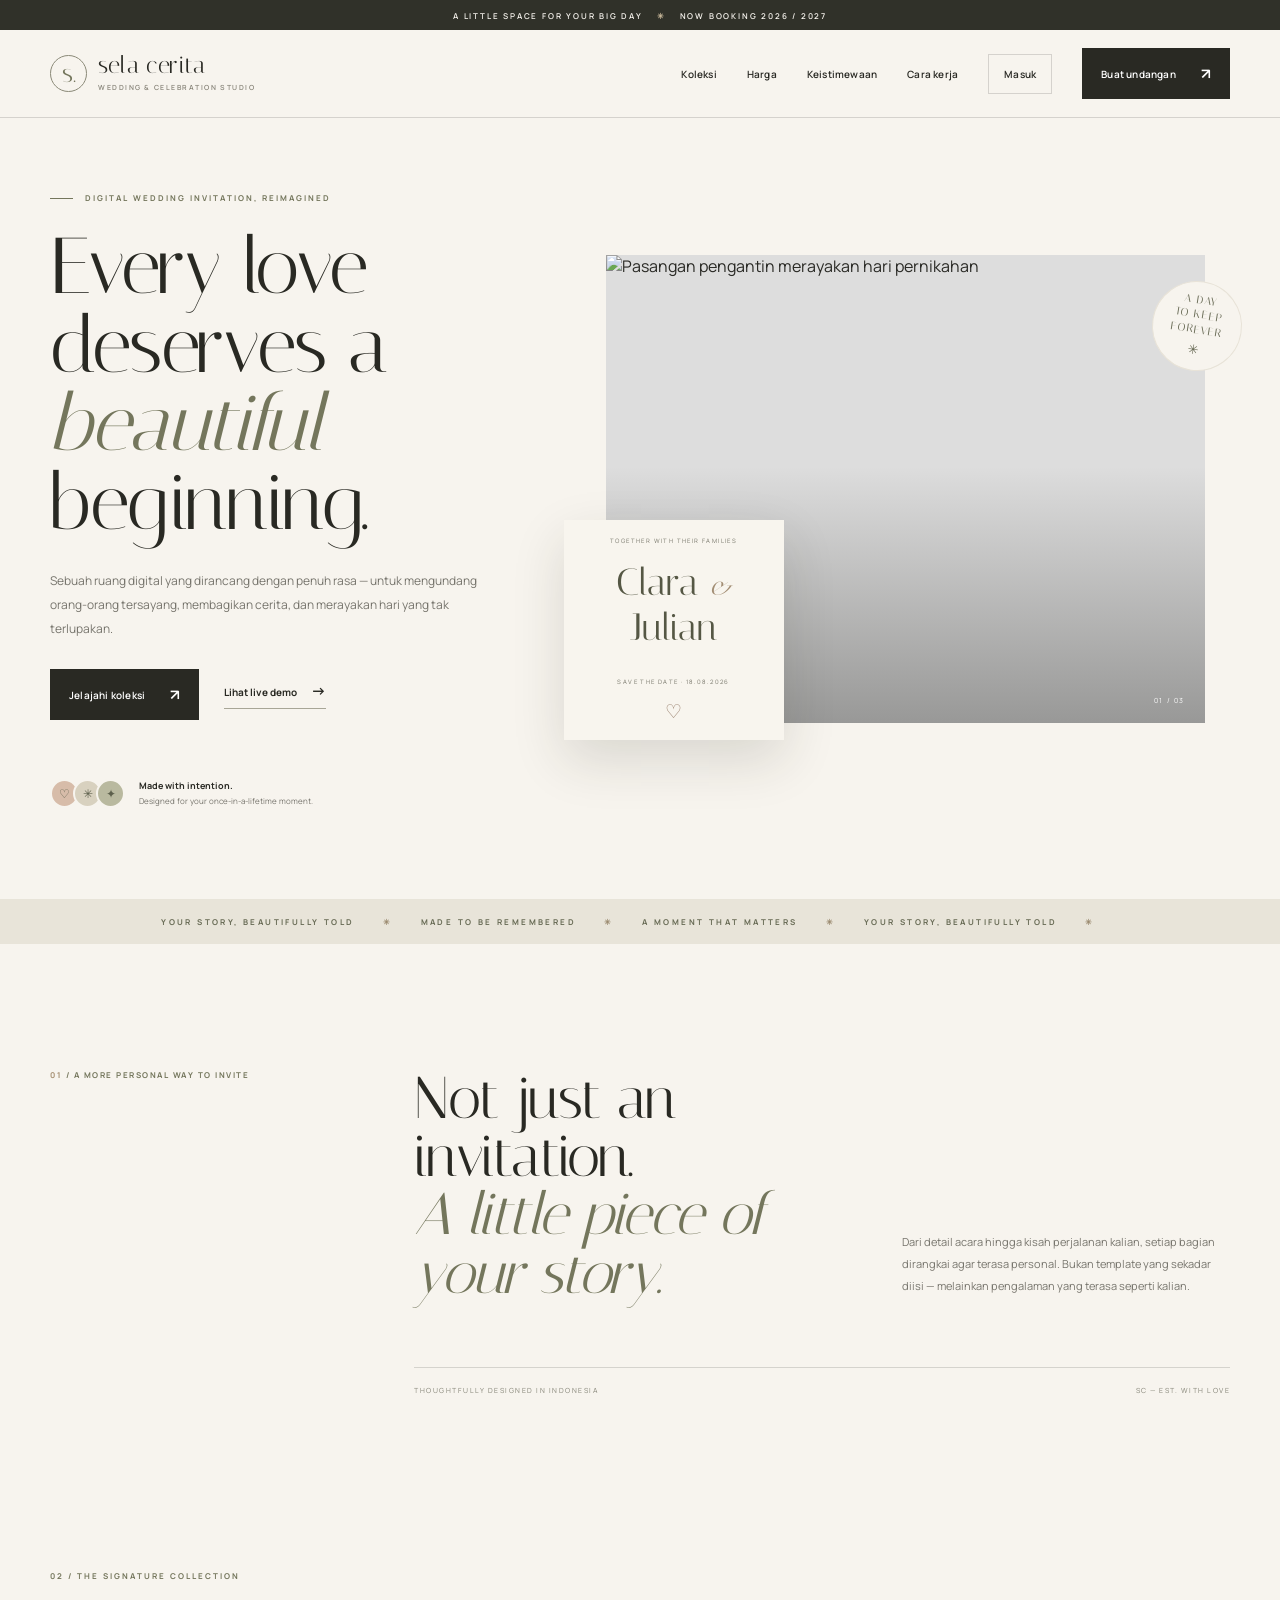
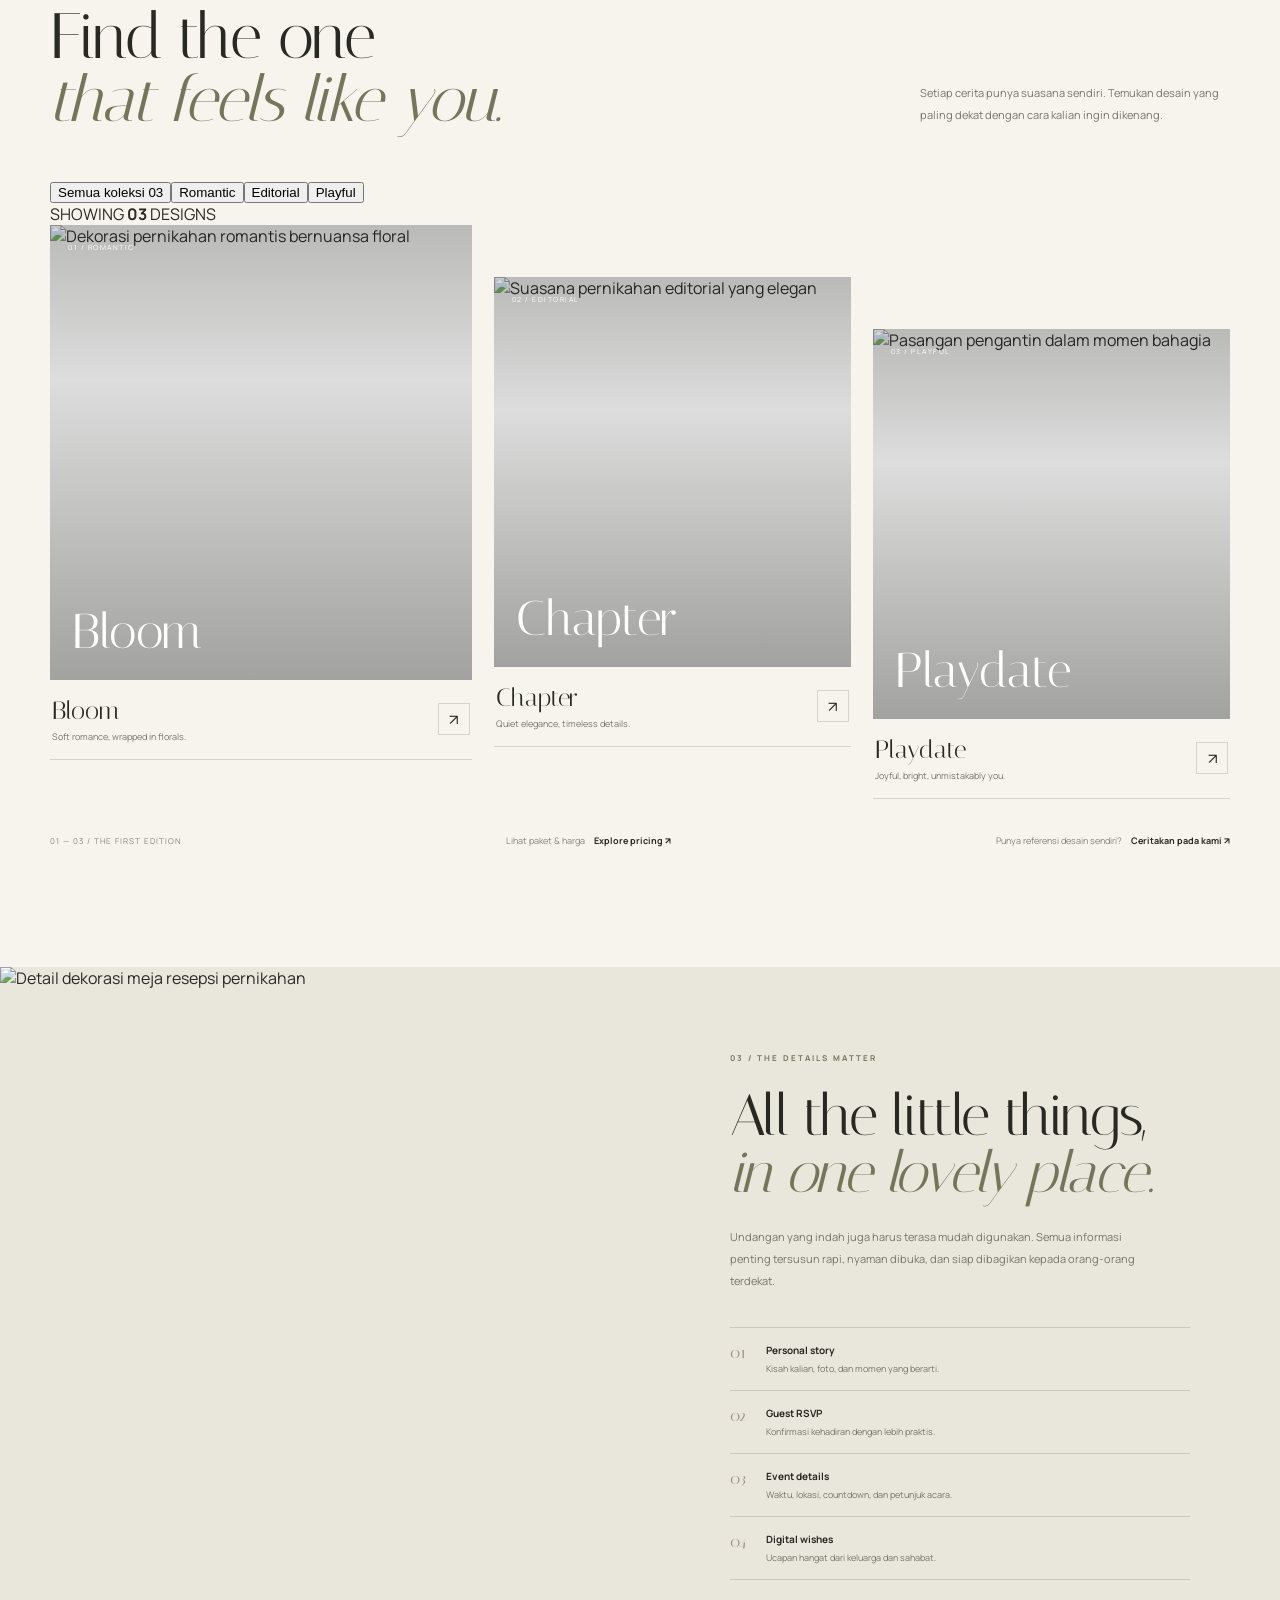
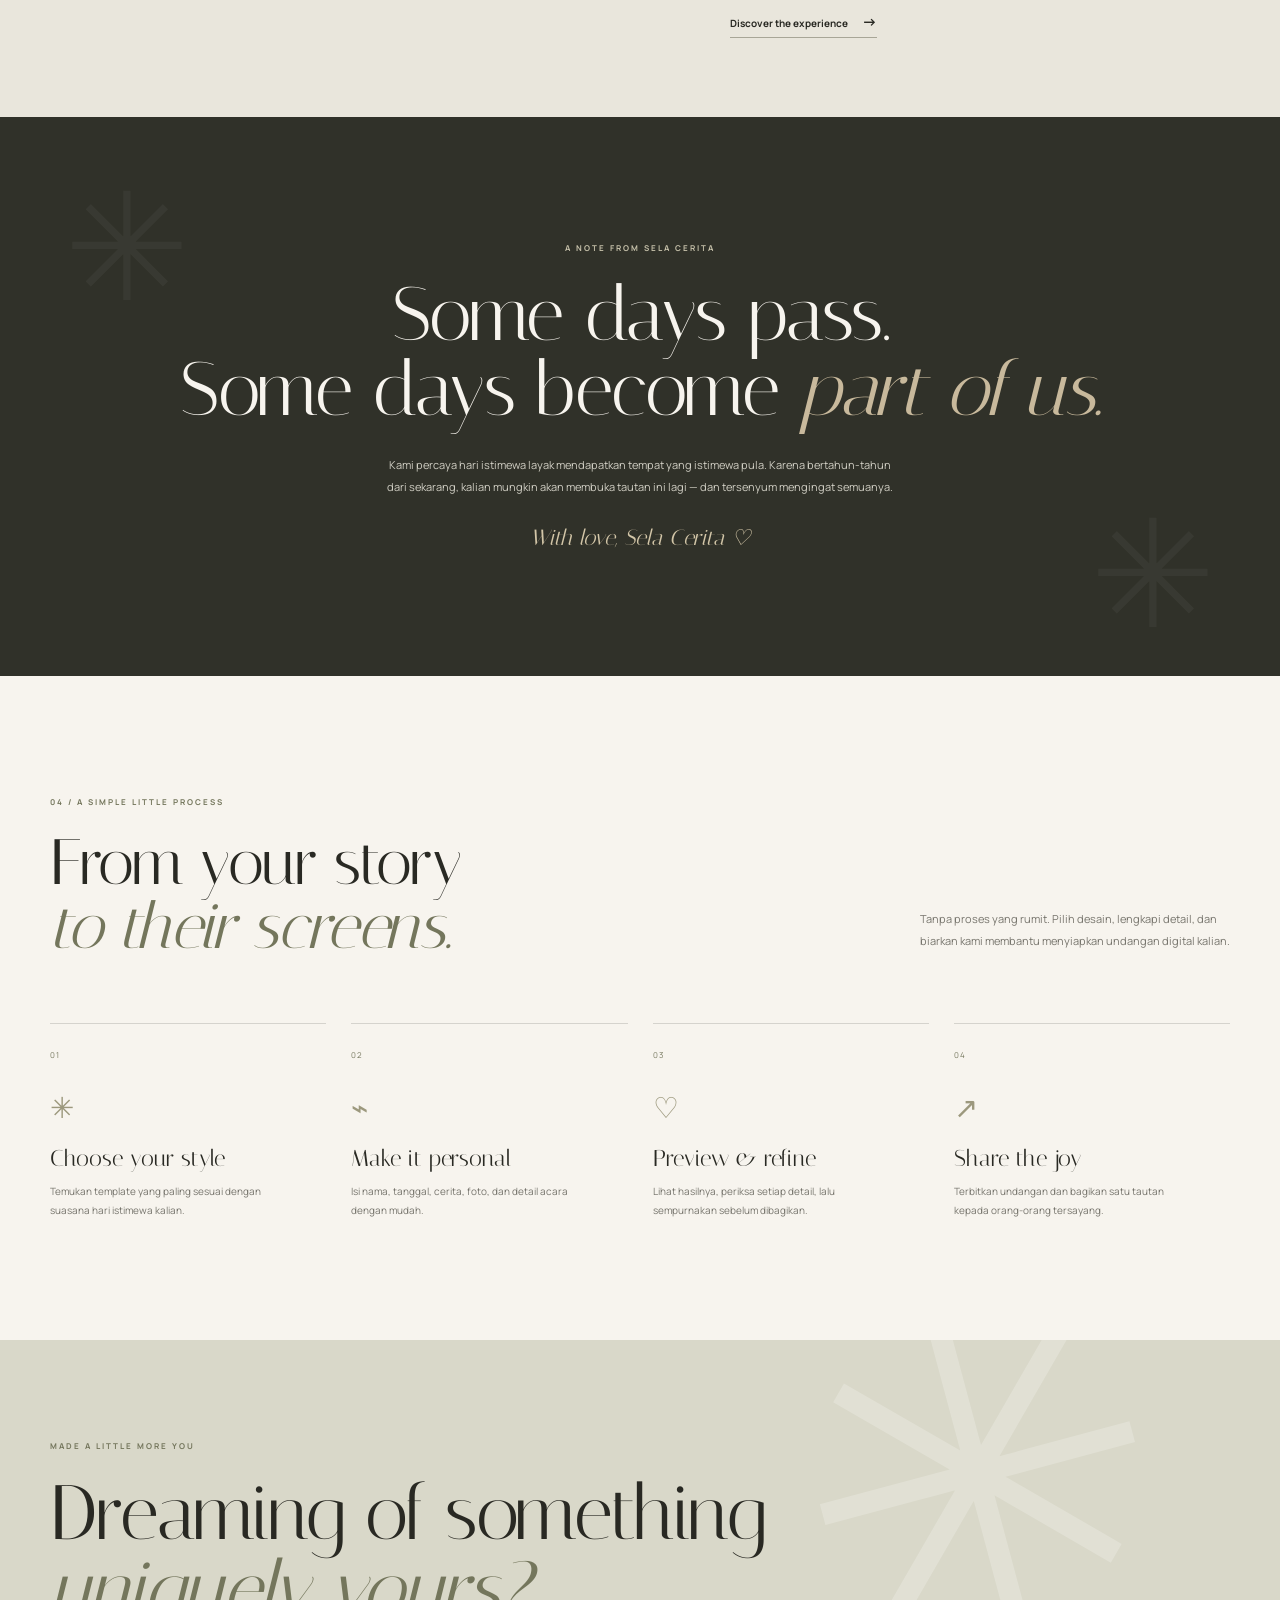
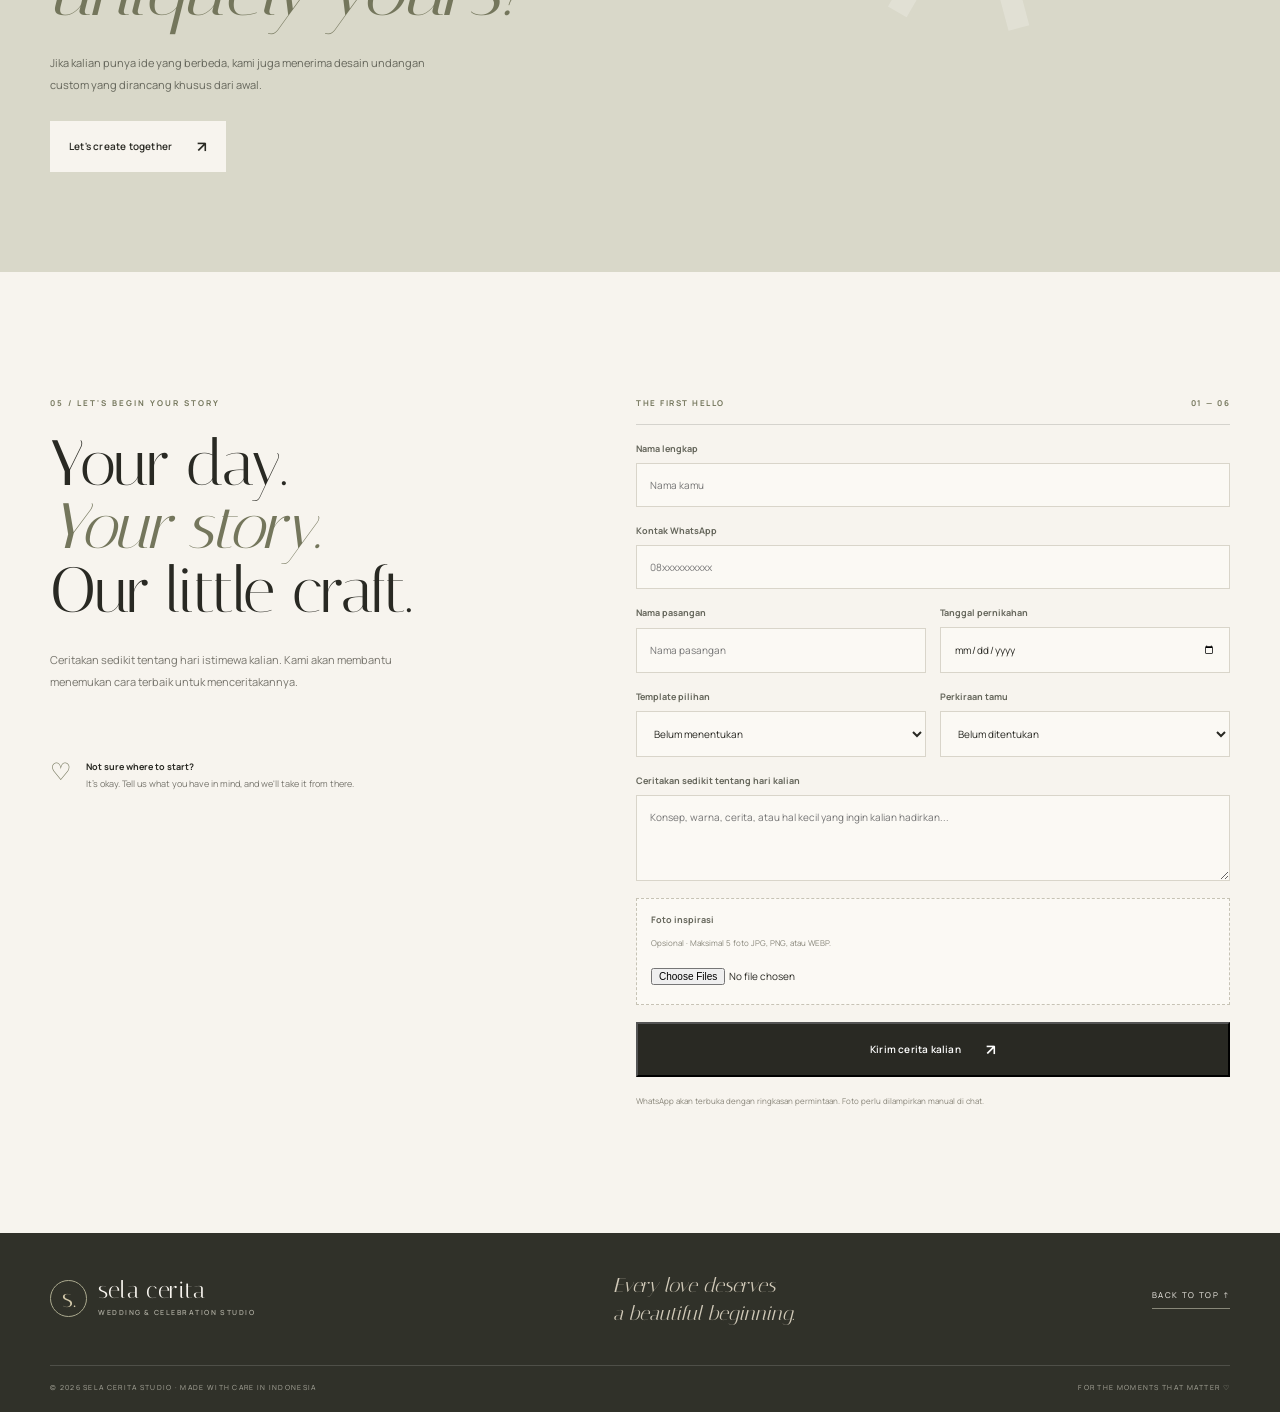
==== index.html @ b095f095 "Add interactive template catalog filters and pricing navigation" ====
<!doctype html>
<html lang="id">
<head>
  <meta charset="utf-8">
  <meta name="viewport" content="width=device-width, initial-scale=1">
  <meta name="theme-color" content="#f7f4ee">
  <meta name="description" content="Sela Cerita — undangan digital dengan sentuhan editorial, dirancang untuk merayakan kisah cinta yang paling berarti.">
  <title>Sela Cerita — A Story Worth Celebrating</title>
  <link rel="preconnect" href="https://fonts.googleapis.com">
  <link rel="preconnect" href="https://fonts.gstatic.com" crossorigin>
  <link href="https://fonts.googleapis.com/css2?family=DM+Sans:wght@400;500;600;700&family=Italiana&family=Manrope:wght@400;500;600;700&display=swap" rel="stylesheet">
  <link rel="stylesheet" href="styles.css">
</head>
<body>
  <div class="announcement">A LITTLE SPACE FOR YOUR BIG DAY <span>✳</span> NOW BOOKING 2026 / 2027</div>
  <header class="site-header">
    <a class="brand" href="#home" aria-label="Sela Cerita home"><span class="brand-mark">s.</span><span class="brand-name">sela cerita<small>WEDDING & CELEBRATION STUDIO</small></span></a>
    <button class="menu-toggle" aria-expanded="false" aria-label="Buka menu">☰</button>
    <nav class="nav-links">
      <a href="#koleksi">Koleksi</a><a href="pricing.html">Harga</a><a href="#keistimewaan">Keistimewaan</a><a href="#cara-kerja">Cara kerja</a>
      <a href="app/auth.html" class="nav-login">Masuk</a><a href="#pesan" class="nav-cta">Buat undangan <span>↗</span></a>
    </nav>
  </header>
  <main id="home">
    <section class="hero">
      <div class="hero-copy">
        <p class="eyebrow"><span></span> DIGITAL WEDDING INVITATION, REIMAGINED</p>
        <h1>Every love<br>deserves a <i>beautiful</i><br>beginning.</h1>
        <p class="hero-lead">Sebuah ruang digital yang dirancang dengan penuh rasa — untuk mengundang orang-orang tersayang, membagikan cerita, dan merayakan hari yang tak terlupakan.</p>
        <div class="hero-actions"><a class="button button-dark" href="#koleksi">Jelajahi koleksi <span>↗</span></a><a class="text-link" href="template.html?style=bloom">Lihat live demo <span>→</span></a></div>
        <div class="hero-proof"><div class="avatar-stack"><span>♡</span><span>✳</span><span>✦</span></div><p><strong>Made with intention.</strong><br>Designed for your once-in-a-lifetime moment.</p></div>
      </div>
      <div class="hero-visual">
        <div class="hero-image"><img src="https://images.unsplash.com/photo-1519741497674-611481863552?auto=format&fit=crop&w=1200&q=88" alt="Pasangan pengantin merayakan hari pernikahan"><div class="image-caption"><span>THE ART OF CELEBRATING LOVE</span><span>01 / 03</span></div></div>
        <div class="floating-invite"><span class="invite-kicker">TOGETHER WITH THEIR FAMILIES</span><strong>Clara <i>&</i> Julian</strong><span class="invite-rule"></span><span class="invite-date">SAVE THE DATE · 18.08.2026</span><span class="invite-heart">♡</span></div>
        <div class="hero-stamp">A DAY<br>TO KEEP<br>FOREVER <span>✳</span></div>
      </div>
    </section>

    <section class="marquee"><div>YOUR STORY, BEAUTIFULLY TOLD <span>✳</span> MADE TO BE REMEMBERED <span>✳</span> A MOMENT THAT MATTERS <span>✳</span> YOUR STORY, BEAUTIFULLY TOLD <span>✳</span></div></section>

    <section class="intro section-wrap" id="keistimewaan">
      <div class="intro-label"><span>01</span> / A MORE PERSONAL WAY TO INVITE</div>
      <div class="intro-content"><h2>Not just an invitation.<br><i>A little piece of your story.</i></h2><p>Dari detail acara hingga kisah perjalanan kalian, setiap bagian dirangkai agar terasa personal. Bukan template yang sekadar diisi — melainkan pengalaman yang terasa seperti kalian.</p></div>
      <div class="intro-bottom"><span>THOUGHTFULLY DESIGNED IN INDONESIA</span><span>SC — EST. WITH LOVE</span></div>
    </section>

    <section class="collection section-wrap" id="koleksi">
      <div class="section-top"><div><p class="eyebrow">02 / THE SIGNATURE COLLECTION</p><h2>Find the one<br><i>that feels like you.</i></h2></div><p>Setiap cerita punya suasana sendiri. Temukan desain yang paling dekat dengan cara kalian ingin dikenang.</p></div>
      <div class="catalog-toolbar"><div class="catalog-filters" role="group" aria-label="Filter koleksi"><button class="filter-chip active" type="button" data-filter="all">Semua koleksi <span>03</span></button><button class="filter-chip" type="button" data-filter="romantic">Romantic</button><button class="filter-chip" type="button" data-filter="editorial">Editorial</button><button class="filter-chip" type="button" data-filter="playful">Playful</button></div><span class="catalog-count">SHOWING <b id="catalog-count">03</b> DESIGNS</span></div><div class="collection-grid">
        <article class="collection-card card-featured" data-category="romantic"><a class="collection-image bloom-image" href="demos/bloom.html"><img src="https://images.unsplash.com/photo-1511285560929-80b456fea0bc?auto=format&fit=crop&w=1100&q=85" alt="Dekorasi pernikahan romantis bernuansa floral"><span class="card-index">01 / ROMANTIC</span><span class="view-demo">EXPLORE DESIGN ↗</span><span class="image-title">Bloom</span></a><div class="card-meta"><div><h3>Bloom</h3><p>Soft romance, wrapped in florals.</p></div><a href="demos/bloom.html" aria-label="Lihat demo Bloom">↗</a></div></article>
        <article class="collection-card" data-category="editorial"><a class="collection-image chapter-image" href="template.html?style=chapter"><img src="https://images.unsplash.com/photo-1519225421980-715cb0215aed?auto=format&fit=crop&w=900&q=85" alt="Suasana pernikahan editorial yang elegan"><span class="card-index">02 / EDITORIAL</span><span class="view-demo">EXPLORE DESIGN ↗</span><span class="image-title">Chapter</span></a><div class="card-meta"><div><h3>Chapter</h3><p>Quiet elegance, timeless details.</p></div><a href="demos/chapter.html" aria-label="Lihat demo Chapter">↗</a></div></article>
        <article class="collection-card" data-category="playful"><a class="collection-image playdate-image" href="template.html?style=playdate"><img src="https://images.unsplash.com/photo-1537633552985-df8429e8048b?auto=format&fit=crop&w=900&q=85" alt="Pasangan pengantin dalam momen bahagia"><span class="card-index">03 / PLAYFUL</span><span class="view-demo">EXPLORE DESIGN ↗</span><span class="image-title">Playdate</span></a><div class="card-meta"><div><h3>Playdate</h3><p>Joyful, bright, unmistakably you.</p></div><a href="demos/playdate.html" aria-label="Lihat demo Playdate">↗</a></div></article>
      </div>
      <div class="collection-foot"><span>01 — 03 / THE FIRST EDITION</span><a href="pricing.html">Lihat paket & harga <b>Explore pricing ↗</b></a><a href="#pesan">Punya referensi desain sendiri? <b>Ceritakan pada kami ↗</b></a></div>
    </section>

    <section class="feature-band">
      <div class="feature-photo"><img src="https://images.unsplash.com/photo-1523438885200-e635ba2c371e?auto=format&fit=crop&w=1200&q=85" alt="Detail dekorasi meja resepsi pernikahan"></div>
      <div class="feature-copy"><p class="eyebrow">03 / THE DETAILS MATTER</p><h2>All the little things,<br><i>in one lovely place.</i></h2><p>Undangan yang indah juga harus terasa mudah digunakan. Semua informasi penting tersusun rapi, nyaman dibuka, dan siap dibagikan kepada orang-orang terdekat.</p><div class="feature-list"><div><span>01</span><p><b>Personal story</b><small>Kisah kalian, foto, dan momen yang berarti.</small></p></div><div><span>02</span><p><b>Guest RSVP</b><small>Konfirmasi kehadiran dengan lebih praktis.</small></p></div><div><span>03</span><p><b>Event details</b><small>Waktu, lokasi, countdown, dan petunjuk acara.</small></p></div><div><span>04</span><p><b>Digital wishes</b><small>Ucapan hangat dari keluarga dan sahabat.</small></p></div></div><a class="text-link" href="#cara-kerja">Discover the experience <span>→</span></a></div>
    </section>

    <section class="manifesto"><p class="eyebrow">A NOTE FROM SELA CERITA</p><h2>Some days pass.<br>Some days become <i>part of us.</i></h2><p>Kami percaya hari istimewa layak mendapatkan tempat yang istimewa pula. Karena bertahun-tahun dari sekarang, kalian mungkin akan membuka tautan ini lagi — dan tersenyum mengingat semuanya.</p><span class="signature">With love, Sela Cerita ♡</span></section>

    <section class="process section-wrap" id="cara-kerja">
      <div class="section-top"><div><p class="eyebrow">04 / A SIMPLE LITTLE PROCESS</p><h2>From your story<br><i>to their screens.</i></h2></div><p>Tanpa proses yang rumit. Pilih desain, lengkapi detail, dan biarkan kami membantu menyiapkan undangan digital kalian.</p></div>
      <div class="steps"><article><span>01</span><div class="step-icon">✳</div><h3>Choose your style</h3><p>Temukan template yang paling sesuai dengan suasana hari istimewa kalian.</p></article><article><span>02</span><div class="step-icon">⌁</div><h3>Make it personal</h3><p>Isi nama, tanggal, cerita, foto, dan detail acara dengan mudah.</p></article><article><span>03</span><div class="step-icon">♡</div><h3>Preview & refine</h3><p>Lihat hasilnya, periksa setiap detail, lalu sempurnakan sebelum dibagikan.</p></article><article><span>04</span><div class="step-icon">↗</div><h3>Share the joy</h3><p>Terbitkan undangan dan bagikan satu tautan kepada orang-orang tersayang.</p></article></div>
    </section>

    <section class="custom-cta"><div class="custom-inner"><p class="eyebrow">MADE A LITTLE MORE YOU</p><h2>Dreaming of something<br><i>uniquely yours?</i></h2><p>Jika kalian punya ide yang berbeda, kami juga menerima desain undangan custom yang dirancang khusus dari awal.</p><a class="button button-light" href="#pesan">Let's create together <span>↗</span></a></div><div class="custom-flower">✳</div></section>

    <section class="order section-wrap" id="pesan"><div class="order-intro"><p class="eyebrow">05 / LET'S BEGIN YOUR STORY</p><h2>Your day.<br><i>Your story.</i><br>Our little craft.</h2><p>Ceritakan sedikit tentang hari istimewa kalian. Kami akan membantu menemukan cara terbaik untuk menceritakannya.</p><div class="order-note"><span>♡</span><p><b>Not sure where to start?</b><br>It's okay. Tell us what you have in mind, and we'll take it from there.</p></div></div>
      <form id="order-form"><div class="form-heading"><span>THE FIRST HELLO</span><span>01 — 06</span></div><label>Nama lengkap<input name="name" required placeholder="Nama kamu"></label><label>Kontak WhatsApp<input name="contact" required placeholder="08xxxxxxxxxx"></label><div class="form-row"><label>Nama pasangan<input name="partner" placeholder="Nama pasangan"></label><label>Tanggal pernikahan<input name="event_date" type="date"></label></div><div class="form-row"><label>Template pilihan<select name="template"><option>Belum menentukan</option><option>Bloom</option><option>Chapter</option><option>Playdate</option><option>Custom design</option></select></label><label>Perkiraan tamu<select name="guest_count"><option>Belum ditentukan</option><option>Di bawah 100</option><option>100–300</option><option>300–500</option><option>Lebih dari 500</option></select></label></div><label>Ceritakan sedikit tentang hari kalian<textarea name="details" rows="4" placeholder="Konsep, warna, cerita, atau hal kecil yang ingin kalian hadirkan..."></textarea></label><label class="upload-field">Foto inspirasi <span class="upload-help">Opsional · Maksimal 5 foto JPG, PNG, atau WEBP.</span><input id="order-photos" name="photos" type="file" accept="image/jpeg,image/png,image/webp" multiple></label><div class="upload-preview" id="upload-preview" aria-live="polite"></div><button class="button button-dark submit-button" type="submit">Kirim cerita kalian <span>↗</span></button><p class="form-note" id="form-status">WhatsApp akan terbuka dengan ringkasan permintaan. Foto perlu dilampirkan manual di chat.</p></form>
    </section>
  </main>
  <footer><div class="footer-main section-wrap"><a class="brand footer-brand" href="#home"><span class="brand-mark">s.</span><span class="brand-name">sela cerita<small>WEDDING & CELEBRATION STUDIO</small></span></a><p>Every love deserves<br>a beautiful beginning.</p><a href="#home" class="back-top">BACK TO TOP ↑</a></div><div class="footer-bottom section-wrap"><span>© <span id="year"></span> SELA CERITA STUDIO · MADE WITH CARE IN INDONESIA</span><span>FOR THE MOMENTS THAT MATTER ♡</span></div></footer>
  <script src="script.js"></script>
</body>
</html>
---- styles.css ----
@import url('https://fonts.googleapis.com/css2?family=DM+Sans:wght@400;500;600;700&family=Italiana&family=Manrope:wght@400;500;600;700&display=swap');
:root{--paper:#f7f4ee;--cream:#eee8dc;--ink:#292923;--muted:#77756d;--olive:#74765c;--line:rgba(41,41,35,.16);--serif:'Italiana',Georgia,serif;--sans:'Manrope','DM Sans',sans-serif}
*{box-sizing:border-box}html{scroll-behavior:smooth;scroll-padding-top:90px}body{margin:0;background:var(--paper);color:var(--ink);font-family:var(--sans);-webkit-font-smoothing:antialiased}a{color:inherit;text-decoration:none}img{display:block;width:100%;height:100%;object-fit:cover}.section-wrap{width:min(1180px,calc(100% - 64px));margin-inline:auto}.announcement{height:30px;display:flex;align-items:center;justify-content:center;gap:14px;background:#303129;color:#f7f4ee;font-size:8px;letter-spacing:1.8px;font-weight:600}.announcement span{color:#c9b99b}.site-header{height:88px;padding:0 max(32px,calc((100vw - 1180px)/2));display:flex;align-items:center;justify-content:space-between;position:sticky;top:0;z-index:20;background:rgba(247,244,238,.94);backdrop-filter:blur(18px);border-bottom:1px solid var(--line)}.brand{display:flex;align-items:center;gap:11px}.brand-mark{width:37px;height:37px;border:1px solid #8a8977;border-radius:50%;display:grid;place-items:center;font:26px var(--serif);color:var(--olive)}.brand-name{font:24px var(--serif);letter-spacing:.2px;line-height:.9}.brand-name small{display:block;font:600 7px var(--sans);letter-spacing:1.55px;margin-top:7px;color:#888579}.nav-links{display:flex;align-items:center;gap:30px;font-size:10px;font-weight:600;letter-spacing:.2px}.nav-links>a:not(.nav-login):not(.nav-cta){transition:color .2s}.nav-links>a:hover{color:var(--olive)}.nav-login{padding:12px 15px;border:1px solid var(--line)}.nav-cta,.button{display:inline-flex;align-items:center;justify-content:center;gap:25px;background:var(--ink);color:white;padding:15px 19px;font:600 10px var(--sans);letter-spacing:.2px;transition:transform .25s,background .25s}.nav-cta span,.button span{font-size:15px}.nav-cta:hover,.button:hover{background:var(--olive);transform:translateY(-2px)}.menu-toggle{display:none}
.hero{min-height:660px;padding:74px max(32px,calc((100vw - 1180px)/2)) 90px;display:grid;grid-template-columns:.88fr 1.12fr;gap:65px;align-items:center}.eyebrow{font-size:8px;letter-spacing:2px;font-weight:700;color:var(--olive);margin:0 0 24px}.eyebrow span{display:inline-block;width:23px;height:1px;background:var(--olive);vertical-align:middle;margin-right:8px}.hero h1,.section-top h2,.intro h2,.feature-copy h2,.manifesto h2,.custom-inner h2,.order h2{font:400 clamp(58px,6.2vw,83px)/.99 var(--serif);letter-spacing:-1.4px;margin:0}.hero h1 i,.section-top h2 i,.intro h2 i,.feature-copy h2 i,.manifesto h2 i,.custom-inner h2 i,.order h2 i{color:var(--olive);font-weight:400}.hero-lead{max-width:430px;color:var(--muted);font-size:12px;line-height:2;margin:28px 0}.hero-actions{display:flex;align-items:center;gap:25px;flex-wrap:wrap}.button-dark{min-height:49px}.text-link{font-size:10px;font-weight:700;border-bottom:1px solid #a8a697;padding-bottom:7px}.text-link span{font-size:15px;margin-left:12px}.hero-proof{display:flex;align-items:center;gap:14px;margin-top:58px}.avatar-stack{display:flex}.avatar-stack span{width:29px;height:29px;border-radius:50%;border:2px solid var(--paper);display:grid;place-items:center;margin-left:-6px;background:#d8d1bf;color:#5d604c;font-size:12px}.avatar-stack span:first-child{margin-left:0;background:#d7bca9}.avatar-stack span:last-child{background:#b9b99f}.hero-proof p{font-size:8px;line-height:1.8;color:var(--muted);margin:0}.hero-proof strong{color:var(--ink);font-size:9px}.hero-visual{height:490px;position:relative;padding:0 25px 22px 0}.hero-image{height:100%;position:relative;overflow:hidden;background:#ddd}.hero-image img{filter:saturate(.72);object-position:center 45%}.hero-image:after{content:"";position:absolute;inset:45% 0 0;background:linear-gradient(transparent,rgba(20,20,17,.34))}.image-caption{position:absolute;z-index:1;bottom:18px;left:20px;right:20px;display:flex;justify-content:space-between;color:#fff;font-size:7px;letter-spacing:1.6px}.floating-invite{position:absolute;z-index:2;left:-42px;bottom:5px;width:220px;height:220px;background:#f8f5ee;box-shadow:0 20px 50px #28271f24;display:flex;flex-direction:column;align-items:center;justify-content:center;text-align:center;padding:20px}.invite-kicker,.invite-date{font-size:6px;letter-spacing:1.4px;color:#77766a}.floating-invite strong{font:38px var(--serif);margin:15px 0;color:#555744}.floating-invite strong i{font-size:24px;color:#a28d73}.invite-rule{width:35px;height:1px;background:#aaa58e;margin:0 0 13px}.invite-heart{font-size:19px;color:#9a826f;margin-top:12px}.hero-stamp{position:absolute;right:-12px;top:26px;width:90px;height:90px;border:1px solid #e8e3d8;border-radius:50%;background:#f7f4ee;display:grid;place-content:center;text-align:center;font:11px/1.35 var(--serif);letter-spacing:1px;transform:rotate(9deg);color:#686a55}.hero-stamp span{font-size:13px;margin-top:4px}
.marquee{overflow:hidden;background:#e8e4d9;padding:17px 0;white-space:nowrap}.marquee div{text-align:center;font-size:8px;font-weight:700;letter-spacing:2.4px;color:#686b55}.marquee span{margin:0 24px;color:#9a896e}
.intro{padding-block:125px 100px;display:grid;grid-template-columns:.55fr 1.45fr;column-gap:55px}.intro-label{font-size:8px;letter-spacing:1.5px;font-weight:700;color:var(--olive)}.intro-label span{color:#a58e70}.intro-content{display:grid;grid-template-columns:1.15fr .85fr;gap:45px;align-items:end}.intro h2{font-size:clamp(43px,4.6vw,61px)}.intro-content>p{font-size:11px;line-height:2;color:var(--muted);margin:0 0 5px}.intro-bottom{grid-column:2;display:flex;justify-content:space-between;border-top:1px solid var(--line);padding-top:18px;margin-top:65px;font-size:7px;letter-spacing:1.5px;color:#858477}
.collection{padding-block:75px 120px}.section-top{display:flex;align-items:end;justify-content:space-between;gap:60px;margin-bottom:48px}.section-top h2{font-size:clamp(48px,5vw,67px)}.section-top>p{max-width:310px;font-size:11px;line-height:2;color:var(--muted);margin:0 0 6px}.collection-grid{display:grid;grid-template-columns:1.18fr 1fr 1fr;gap:22px;align-items:start}.collection-card:nth-child(2){margin-top:52px}.collection-card:nth-child(3){margin-top:104px}.collection-image{height:390px;display:block;position:relative;overflow:hidden;background:#ddd}.collection-card:first-child .collection-image{height:455px}.collection-image img{transition:transform .8s cubic-bezier(.2,.7,.2,1);filter:saturate(.68)}.collection-image:hover img{transform:scale(1.045)}.collection-image:after{content:"";position:absolute;inset:0;background:linear-gradient(180deg,rgba(25,25,20,.18),transparent 34%,rgba(25,25,20,.3))}.card-index,.view-demo,.image-title{position:absolute;z-index:1;color:#fff}.card-index{top:18px;left:18px;font-size:7px;letter-spacing:1.5px}.view-demo{right:17px;top:18px;font-size:7px;letter-spacing:1.2px;opacity:0;transition:opacity .25s}.collection-image:hover .view-demo{opacity:1}.image-title{left:22px;bottom:20px;font:49px var(--serif)}.card-meta{display:flex;align-items:center;justify-content:space-between;padding:16px 2px;border-bottom:1px solid var(--line)}.card-meta h3{font:25px var(--serif);margin:0 0 5px}.card-meta p{font-size:9px;color:var(--muted);margin:0}.card-meta>a{width:32px;height:32px;border:1px solid var(--line);display:grid;place-items:center;font-size:15px}.collection-foot{display:flex;justify-content:space-between;align-items:center;margin-top:35px;font-size:8px;letter-spacing:1px;color:#858477}.collection-foot a{letter-spacing:0;font-size:9px}.collection-foot b{color:var(--ink);margin-left:7px}
.feature-band{display:grid;grid-template-columns:1fr 1fr;background:#e9e6dc}.feature-photo{min-height:650px}.feature-photo img{filter:saturate(.65)}.feature-copy{padding:85px clamp(42px,7vw,105px);align-self:center}.feature-copy h2{font-size:clamp(45px,4.5vw,62px)}.feature-copy>p:not(.eyebrow){font-size:11px;line-height:2;color:var(--muted);max-width:430px;margin:25px 0 35px}.feature-list{border-top:1px solid var(--line);margin-bottom:30px}.feature-list>div{display:flex;gap:20px;padding:15px 0;border-bottom:1px solid var(--line)}.feature-list>div>span{font:16px var(--serif);color:#99947e}.feature-list p{margin:0;display:grid;gap:5px}.feature-list b{font-size:10px}.feature-list small{font-size:9px;color:var(--muted)}
.manifesto{padding:125px 24px;text-align:center;background:#303129;color:#f7f4ee;position:relative;overflow:hidden}.manifesto:before,.manifesto:after{content:"✳";position:absolute;font:150px var(--serif);color:#ffffff0b}.manifesto:before{left:5%;top:8%}.manifesto:after{right:5%;bottom:2%}.manifesto .eyebrow{color:#c6c1aa}.manifesto h2{font-size:clamp(49px,6vw,76px)}.manifesto h2 i{color:#c8b99c}.manifesto>p:not(.eyebrow){max-width:520px;margin:27px auto;color:#d1cfc4;font-size:11px;line-height:2}.signature{font:italic 22px var(--serif);color:#d3c6a8}
.process{padding-block:120px}.process .section-top{margin-bottom:65px}.steps{display:grid;grid-template-columns:repeat(4,1fr);gap:25px}.steps article{border-top:1px solid var(--line);padding-top:17px;position:relative}.steps article>span{font-size:8px;letter-spacing:1px;color:var(--olive)}.step-icon{font:29px var(--serif);color:#9c987d;margin:28px 0 20px}.steps h3{font:23px var(--serif);margin:0 0 10px}.steps p{font-size:10px;line-height:1.9;color:var(--muted);margin:0;max-width:230px}
.custom-cta{background:#d9d8c9;position:relative;overflow:hidden;padding:100px 32px}.custom-inner{width:min(1180px,100%);margin:auto;position:relative;z-index:1}.custom-inner h2{font-size:clamp(53px,6vw,77px)}.custom-inner h2 i{color:#74765c}.custom-inner>p:not(.eyebrow){max-width:390px;color:#65665b;font-size:11px;line-height:2;margin:25px 0}.button-light{background:#f7f4ee;color:var(--ink)}.custom-flower{position:absolute;right:9%;top:-115px;font:440px var(--serif);color:#ffffff35;transform:rotate(-15deg)}
.order{display:grid;grid-template-columns:.9fr 1.1fr;gap:100px;padding-block:125px}.order h2{font-size:clamp(52px,5vw,68px)}.order-intro>p:not(.eyebrow){max-width:350px;font-size:11px;line-height:2;color:var(--muted);margin:27px 0}.order-note{display:flex;gap:14px;align-items:start;margin-top:65px;max-width:320px}.order-note>span{font:24px var(--serif);color:var(--olive)}.order-note p{font-size:9px;line-height:1.9;color:var(--muted);margin:0}.order-note b{color:var(--ink)}
.order form{display:grid;gap:17px}.form-heading{display:flex;justify-content:space-between;padding-bottom:16px;border-bottom:1px solid var(--line);font-size:8px;letter-spacing:1.5px;color:var(--olive);font-weight:700}.order label{display:grid;gap:8px;font-size:9px;font-weight:700;color:#65665b}.order input,.order select,.order textarea{width:100%;padding:14px 13px;border:1px solid #d9d5ca;background:#fbf9f4;font:10px var(--sans);color:var(--ink);outline:none;border-radius:0;transition:border-color .2s,box-shadow .2s}.order input:focus,.order select:focus,.order textarea:focus{border-color:#85866c;box-shadow:0 0 0 3px #85866c18}.form-row{display:grid;grid-template-columns:1fr 1fr;gap:14px}.upload-field{padding:14px;border:1px dashed #c7c3b5;background:#fbf9f4}.upload-help{display:block;font-size:8px;font-weight:400;color:#89877b;margin-top:3px}.upload-field input{margin-top:7px;border:0;background:transparent;padding:5px 0}.upload-preview{display:grid;grid-template-columns:repeat(5,minmax(0,1fr));gap:8px}.upload-preview:empty{display:none}.upload-thumb img{aspect-ratio:1;object-fit:cover}.upload-thumb span{display:block;font-size:8px;color:#77756d;overflow-wrap:anywhere;margin-top:4px}.submit-button{width:100%;min-height:50px}.form-note{font-size:8px;line-height:1.7;color:#888579;margin:0}
footer{background:#303129;color:#f7f4ee;padding:38px 0 20px}.footer-main{display:flex;align-items:center;justify-content:space-between;padding-bottom:38px}.footer-brand .brand-mark{border-color:#aaa98e;color:#d2c8aa}.footer-brand .brand-name small{color:#aaa99d}.footer-main>p{font:italic 20px/1.4 var(--serif);color:#d0c9b8;margin:0}.back-top{font-size:8px;letter-spacing:1.4px;border-bottom:1px solid #888879;padding-bottom:8px}.footer-bottom{border-top:1px solid #ffffff25;padding-top:17px;display:flex;justify-content:space-between;gap:20px;font-size:7px;letter-spacing:1.3px;color:#aaa99d}
@media(max-width:900px){.hero{gap:35px}.hero h1{font-size:62px}.hero-visual{height:420px}.intro{grid-template-columns:1fr;gap:28px}.intro-content{grid-template-columns:1fr .8fr}.intro-bottom{grid-column:1;margin-top:40px}.feature-copy{padding:65px 42px}.collection-image{height:330px}.collection-card:first-child .collection-image{height:390px}.order{gap:55px}}
@media(max-width:700px){.section-wrap{width:calc(100% - 40px)}.announcement{font-size:7px;letter-spacing:1.1px}.site-header{height:72px;padding:0 20px}.brand-name{font-size:22px}.menu-toggle{display:block;border:0;background:none;font-size:22px;color:var(--ink)}.nav-links{display:none;position:absolute;top:72px;left:0;right:0;padding:22px 20px 26px;background:var(--paper);border-bottom:1px solid var(--line);box-shadow:0 18px 30px #29292312;flex-direction:column;align-items:stretch;gap:19px}.nav-links.open{display:flex}.nav-links a{padding:7px 0}.nav-links .nav-login,.nav-links .nav-cta{text-align:center;padding:14px}.hero{padding:58px 20px 55px;grid-template-columns:1fr;gap:32px;min-height:0}.hero h1{font-size:clamp(54px,13vw,73px)}.hero-lead{font-size:11px;margin:22px 0}.hero-proof{margin-top:35px}.hero-visual{height:370px;margin-left:18px;padding:0 12px 15px 0}.floating-invite{width:170px;height:170px;left:-18px;bottom:0;padding:13px}.floating-invite strong{font-size:30px;margin:10px 0}.hero-stamp{width:75px;height:75px;font-size:9px;right:-4px;top:12px}.marquee{padding:14px 0}.marquee div{font-size:7px;letter-spacing:1.6px}.intro{padding-block:78px 65px}.intro-content{grid-template-columns:1fr;gap:20px}.intro h2{font-size:clamp(43px,10vw,56px)}.intro-content>p{max-width:440px}.intro-bottom{margin-top:30px;font-size:6px}.collection{padding-block:60px 80px}.section-top{display:block;margin-bottom:32px}.section-top h2{font-size:clamp(47px,11vw,61px)}.section-top>p{margin-top:18px}.collection-grid{grid-template-columns:1fr;gap:30px}.collection-card:nth-child(2),.collection-card:nth-child(3){margin-top:0}.collection-image,.collection-card:first-child .collection-image{height:430px}.collection-card:nth-child(2) .collection-image,.collection-card:nth-child(3) .collection-image{height:380px}.view-demo{opacity:1}.collection-foot{align-items:flex-start;flex-direction:column;gap:13px;font-size:7px}.feature-band{grid-template-columns:1fr}.feature-photo{min-height:340px;height:340px}.feature-copy{padding:65px 24px 75px}.feature-copy h2{font-size:48px}.manifesto{padding:88px 22px}.manifesto h2{font-size:clamp(45px,11vw,60px)}.manifesto:before{left:-50px;top:0}.manifesto:after{right:-50px}.process{padding-block:80px}.process .section-top{margin-bottom:45px}.steps{grid-template-columns:1fr 1fr;gap:34px 20px}.steps h3{font-size:20px}.custom-cta{padding:78px 22px}.custom-inner h2{font-size:clamp(48px,11vw,65px)}.custom-flower{font-size:270px;right:-40px;top:-55px}.order{grid-template-columns:1fr;gap:42px;padding-block:82px}.order h2{font-size:58px}.order-note{margin-top:35px}.footer-main{align-items:flex-start;gap:25px;flex-wrap:wrap}.footer-main>p{font-size:17px}.footer-bottom{flex-direction:column;gap:9px;font-size:6px}}
@media(max-width:420px){.section-wrap{width:calc(100% - 34px)}.hero{padding-inline:17px}.hero h1{font-size:52px}.hero-visual{height:320px}.collection-image,.collection-card:first-child .collection-image{height:370px}.collection-card:nth-child(2) .collection-image,.collection-card:nth-child(3) .collection-image{height:340px}.form-row{grid-template-columns:1fr}.upload-preview{grid-template-columns:repeat(3,minmax(0,1fr))}.footer-main{display:grid;grid-template-columns:1fr 1fr}.footer-main .back-top{grid-column:1/-1;width:max-content}}
@media(prefers-reduced-motion:reduce){*,*::before,*::after{scroll-behavior:auto!important;transition-duration:.01ms!important}}
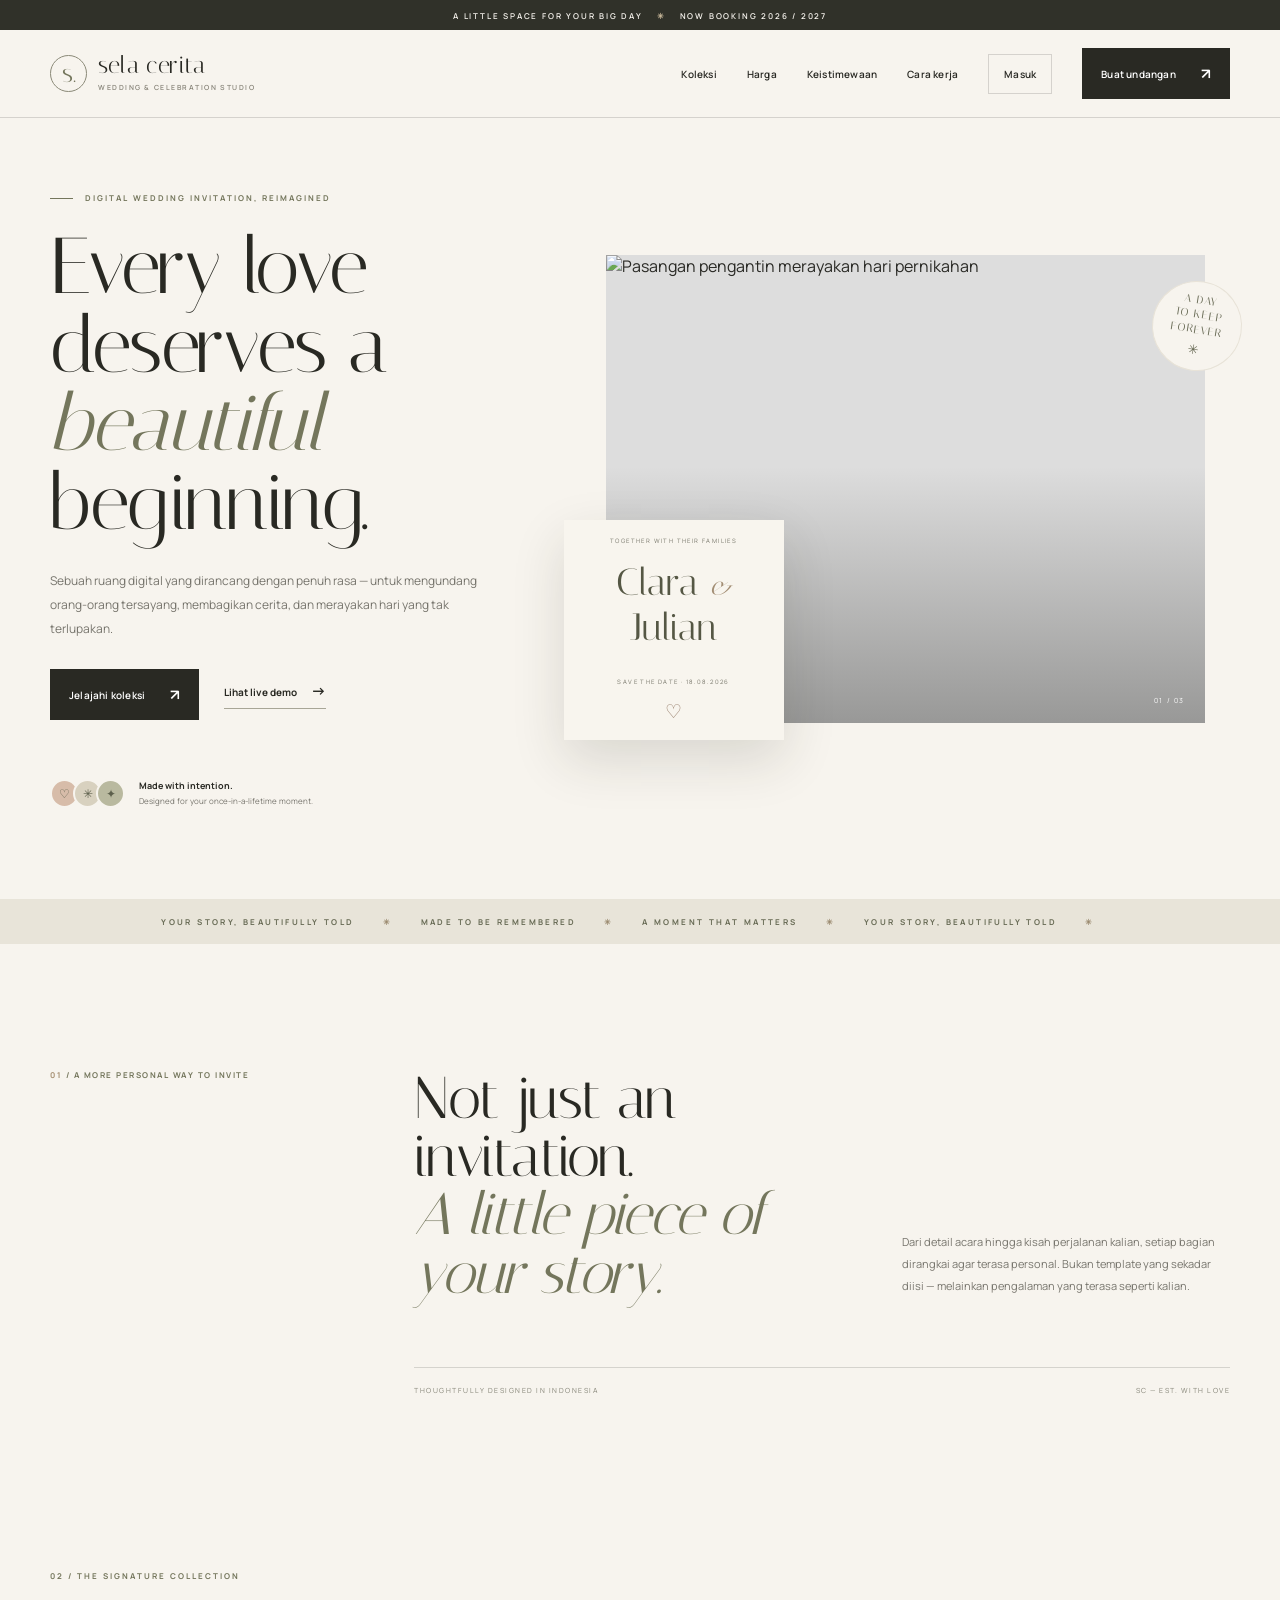
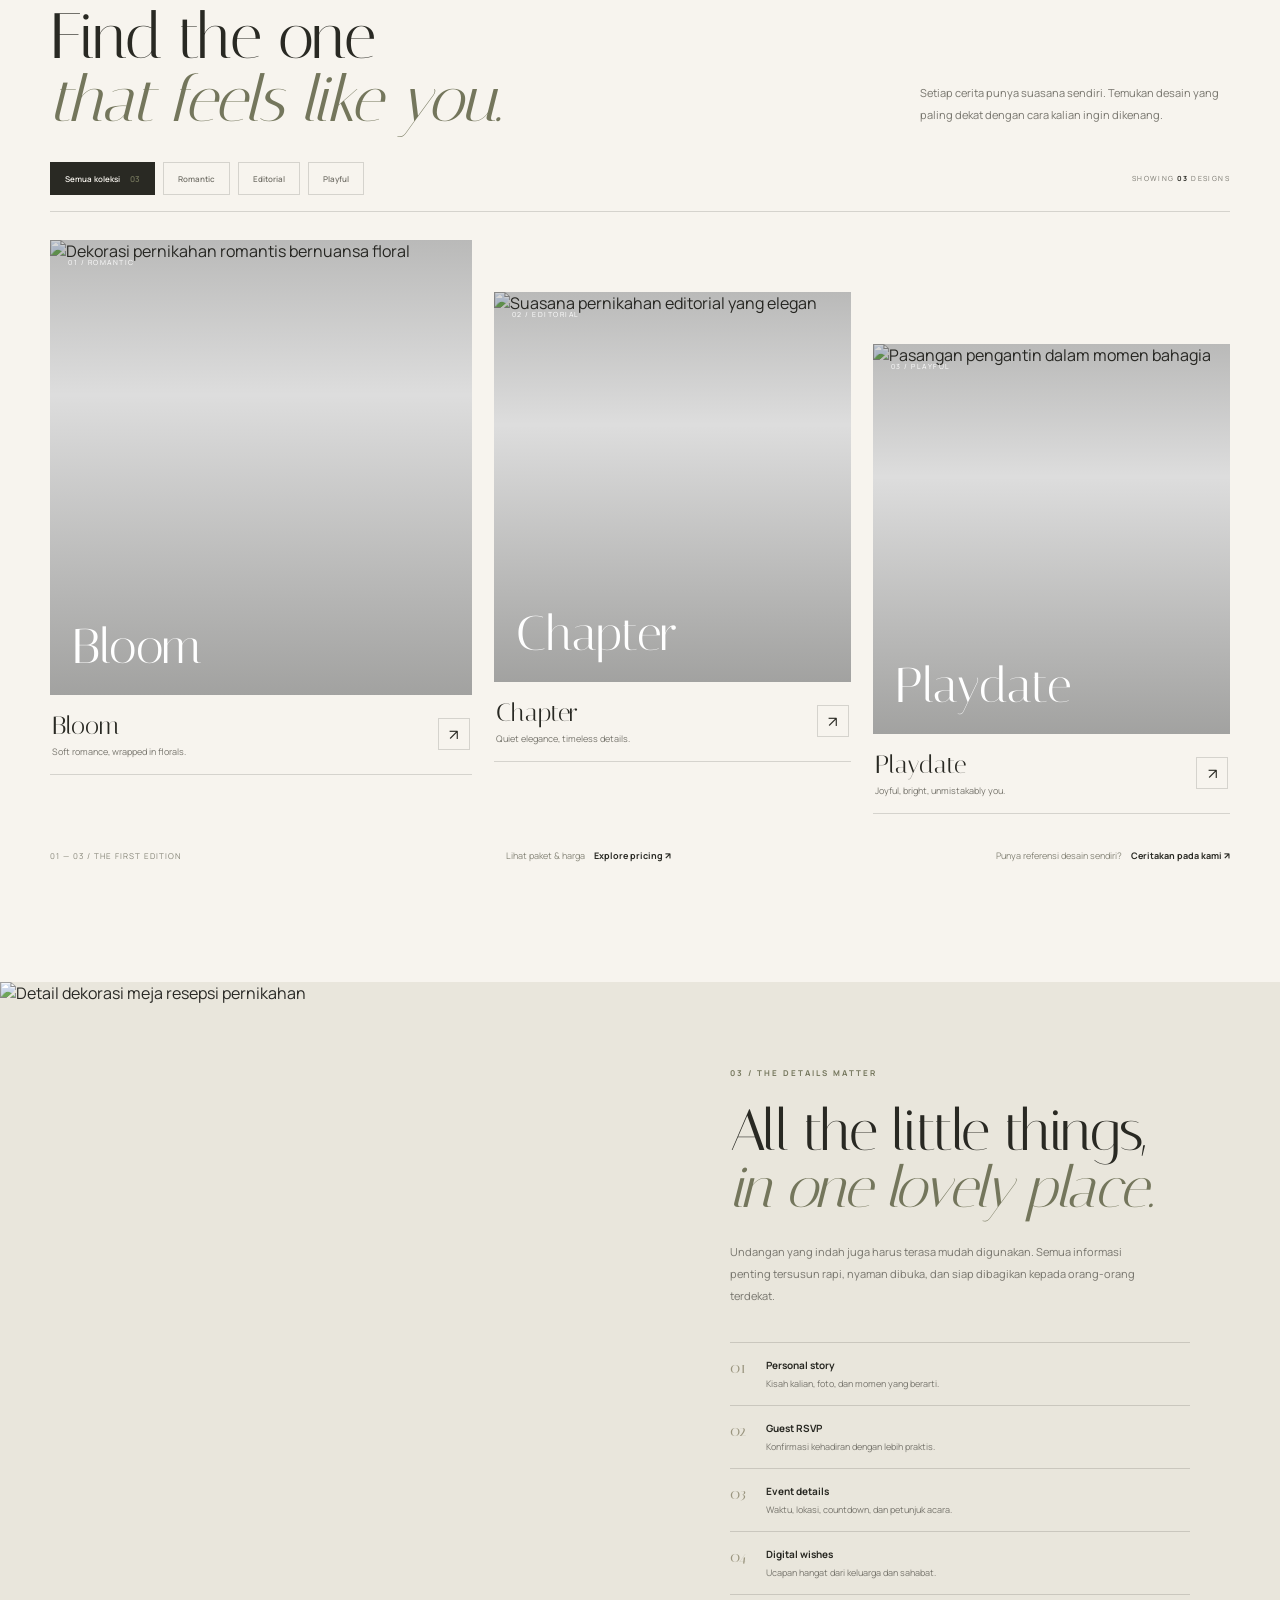
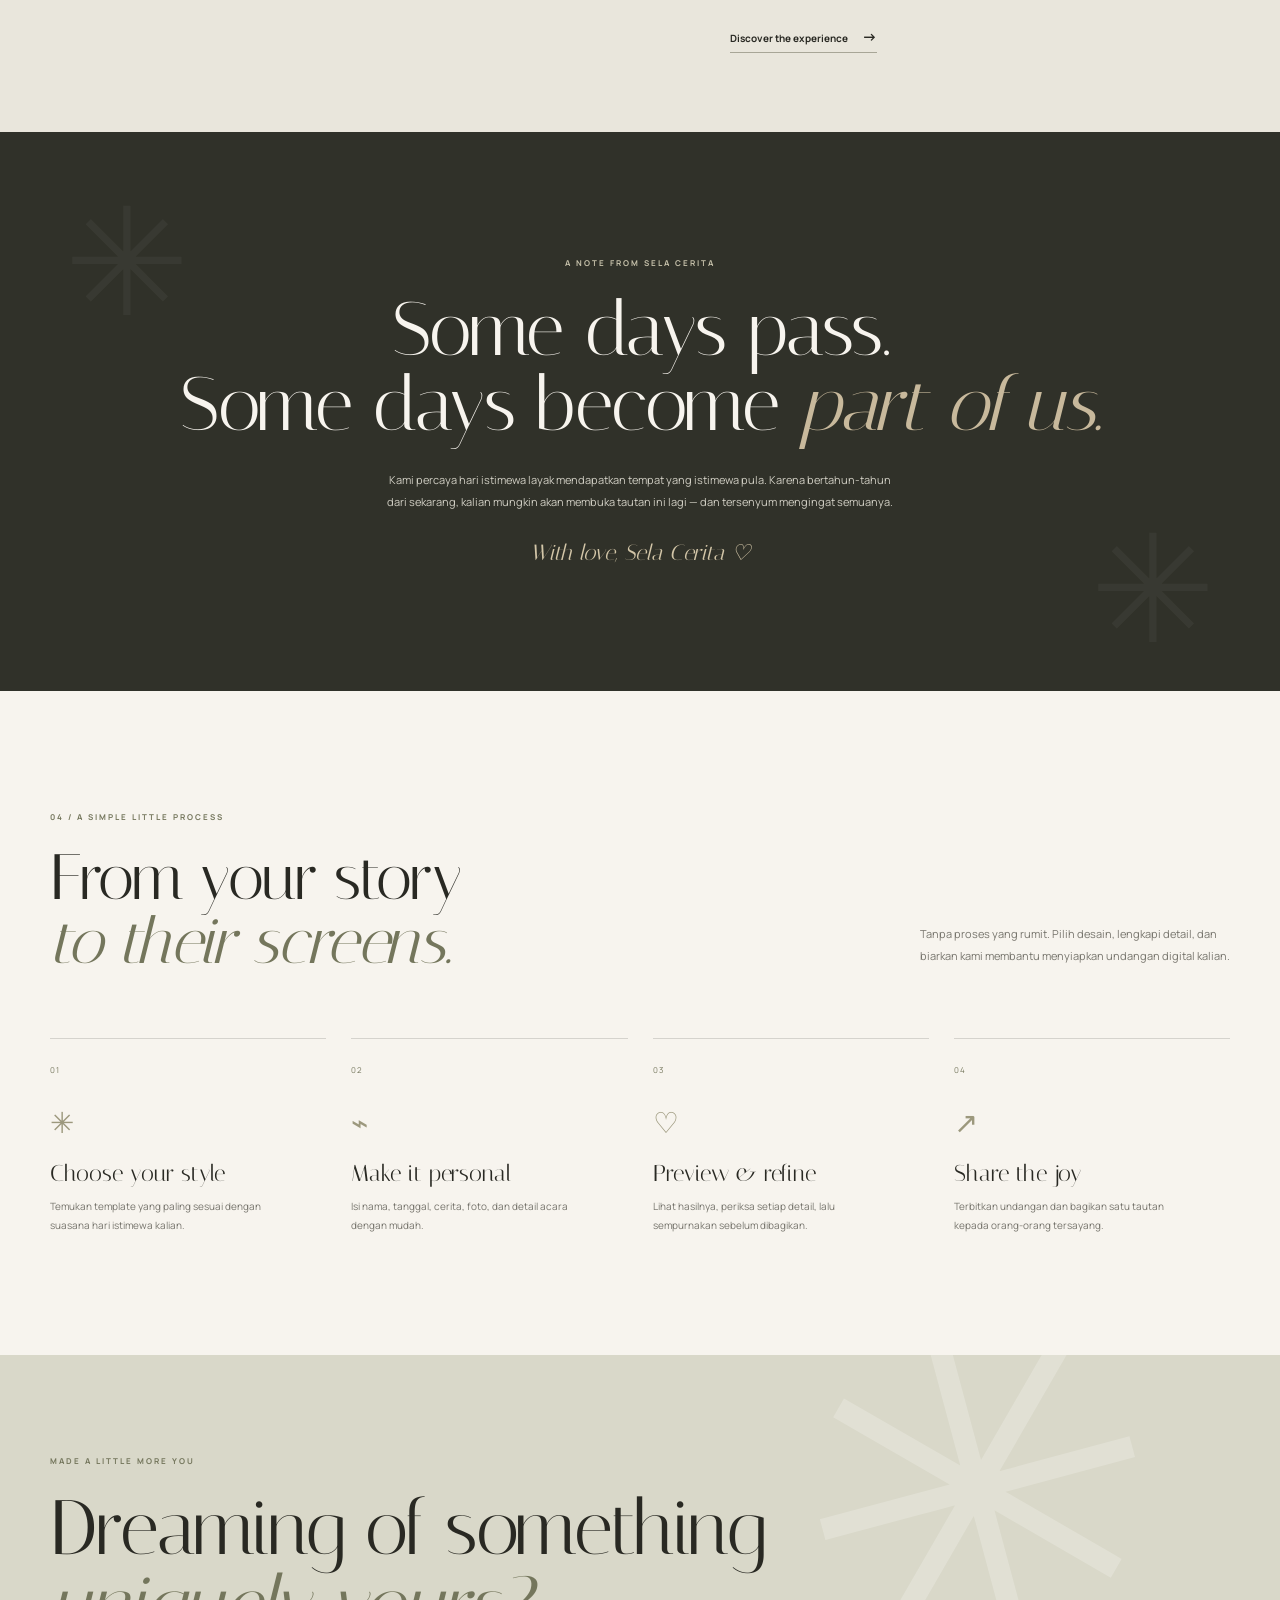
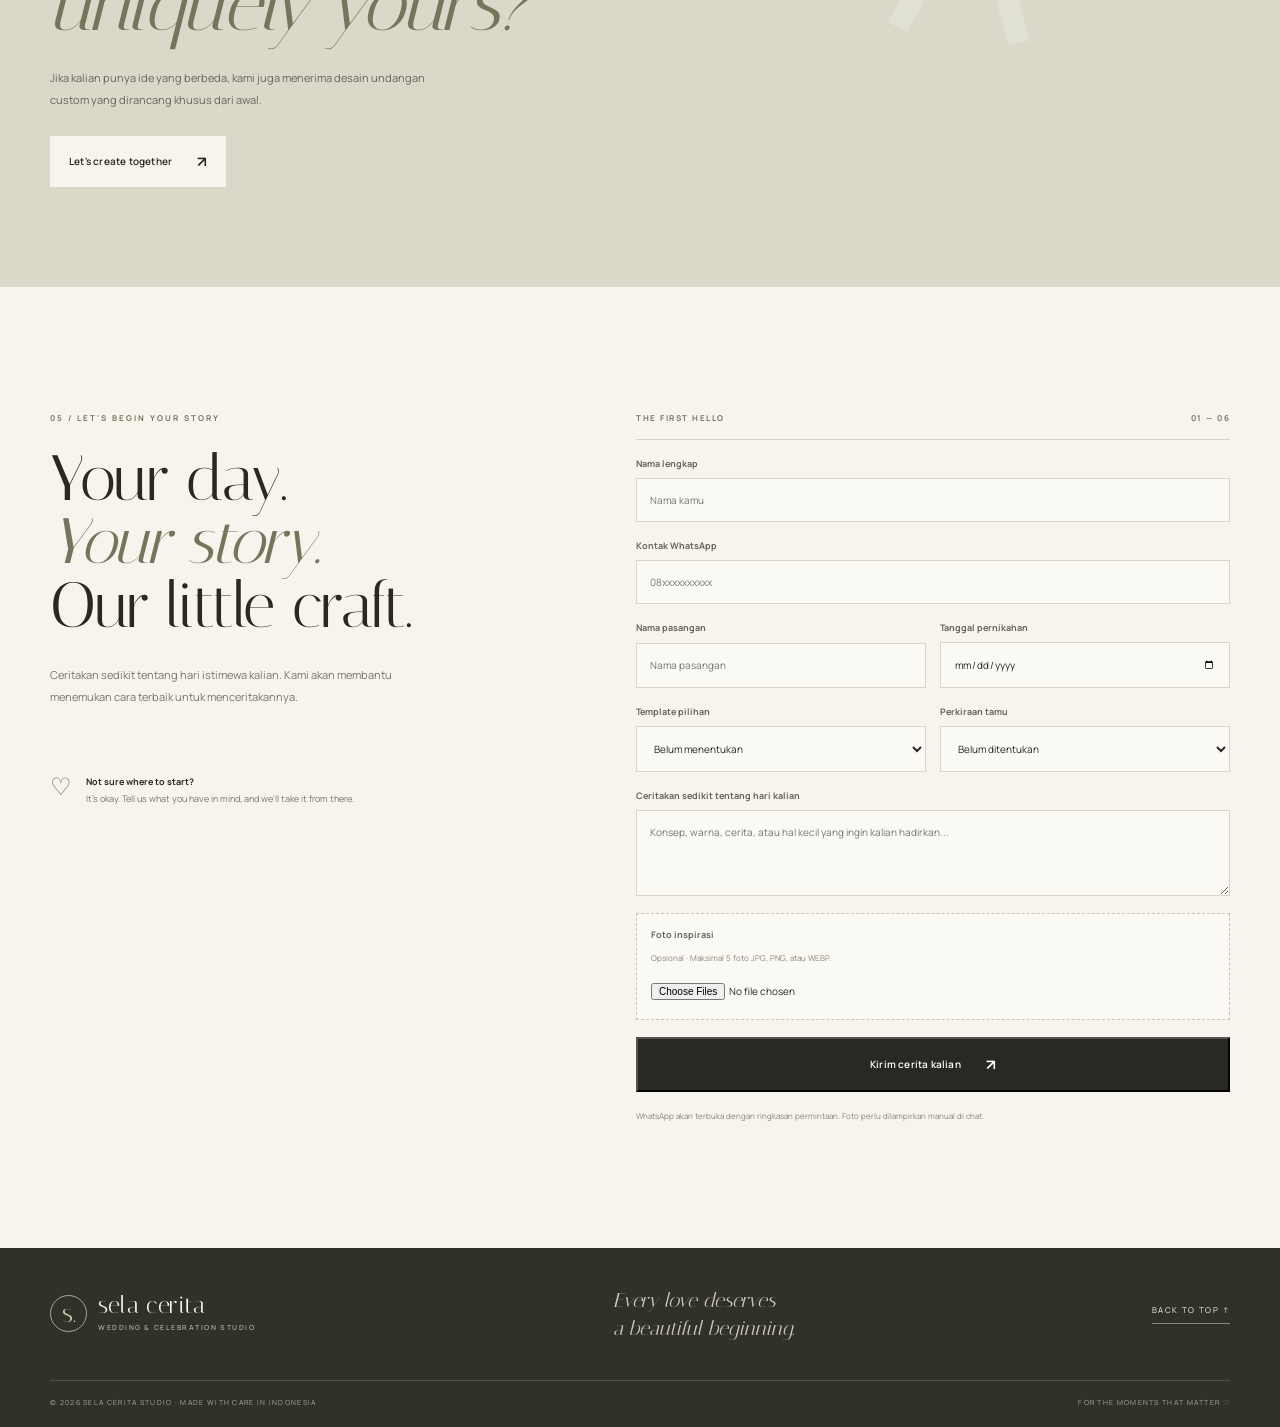
==== commit fc19cc5b: "Route every catalog card to its dedicated template detail page" ====
--- a/index.html
+++ b/index.html
@@ -48,9 +48,9 @@
     <section class="collection section-wrap" id="koleksi">
       <div class="section-top"><div><p class="eyebrow">02 / THE SIGNATURE COLLECTION</p><h2>Find the one<br><i>that feels like you.</i></h2></div><p>Setiap cerita punya suasana sendiri. Temukan desain yang paling dekat dengan cara kalian ingin dikenang.</p></div>
       <div class="catalog-toolbar"><div class="catalog-filters" role="group" aria-label="Filter koleksi"><button class="filter-chip active" type="button" data-filter="all">Semua koleksi <span>03</span></button><button class="filter-chip" type="button" data-filter="romantic">Romantic</button><button class="filter-chip" type="button" data-filter="editorial">Editorial</button><button class="filter-chip" type="button" data-filter="playful">Playful</button></div><span class="catalog-count">SHOWING <b id="catalog-count">03</b> DESIGNS</span></div><div class="collection-grid">
-        <article class="collection-card card-featured" data-category="romantic"><a class="collection-image bloom-image" href="demos/bloom.html"><img src="https://images.unsplash.com/photo-1511285560929-80b456fea0bc?auto=format&fit=crop&w=1100&q=85" alt="Dekorasi pernikahan romantis bernuansa floral"><span class="card-index">01 / ROMANTIC</span><span class="view-demo">EXPLORE DESIGN ↗</span><span class="image-title">Bloom</span></a><div class="card-meta"><div><h3>Bloom</h3><p>Soft romance, wrapped in florals.</p></div><a href="demos/bloom.html" aria-label="Lihat demo Bloom">↗</a></div></article>
-        <article class="collection-card" data-category="editorial"><a class="collection-image chapter-image" href="template.html?style=chapter"><img src="https://images.unsplash.com/photo-1519225421980-715cb0215aed?auto=format&fit=crop&w=900&q=85" alt="Suasana pernikahan editorial yang elegan"><span class="card-index">02 / EDITORIAL</span><span class="view-demo">EXPLORE DESIGN ↗</span><span class="image-title">Chapter</span></a><div class="card-meta"><div><h3>Chapter</h3><p>Quiet elegance, timeless details.</p></div><a href="demos/chapter.html" aria-label="Lihat demo Chapter">↗</a></div></article>
-        <article class="collection-card" data-category="playful"><a class="collection-image playdate-image" href="template.html?style=playdate"><img src="https://images.unsplash.com/photo-1537633552985-df8429e8048b?auto=format&fit=crop&w=900&q=85" alt="Pasangan pengantin dalam momen bahagia"><span class="card-index">03 / PLAYFUL</span><span class="view-demo">EXPLORE DESIGN ↗</span><span class="image-title">Playdate</span></a><div class="card-meta"><div><h3>Playdate</h3><p>Joyful, bright, unmistakably you.</p></div><a href="demos/playdate.html" aria-label="Lihat demo Playdate">↗</a></div></article>
+        <article class="collection-card card-featured" data-category="romantic"><a class="collection-image bloom-image" href="template.html?style=bloom"><img src="https://images.unsplash.com/photo-1511285560929-80b456fea0bc?auto=format&fit=crop&w=1100&q=85" alt="Dekorasi pernikahan romantis bernuansa floral"><span class="card-index">01 / ROMANTIC</span><span class="view-demo">EXPLORE DESIGN ↗</span><span class="image-title">Bloom</span></a><div class="card-meta"><div><h3>Bloom</h3><p>Soft romance, wrapped in florals.</p></div><a href="template.html?style=bloom" aria-label="Lihat demo Bloom">↗</a></div></article>
+        <article class="collection-card" data-category="editorial"><a class="collection-image chapter-image" href="template.html?style=chapter"><img src="https://images.unsplash.com/photo-1519225421980-715cb0215aed?auto=format&fit=crop&w=900&q=85" alt="Suasana pernikahan editorial yang elegan"><span class="card-index">02 / EDITORIAL</span><span class="view-demo">EXPLORE DESIGN ↗</span><span class="image-title">Chapter</span></a><div class="card-meta"><div><h3>Chapter</h3><p>Quiet elegance, timeless details.</p></div><a href="template.html?style=chapter" aria-label="Lihat demo Chapter">↗</a></div></article>
+        <article class="collection-card" data-category="playful"><a class="collection-image playdate-image" href="template.html?style=playdate"><img src="https://images.unsplash.com/photo-1537633552985-df8429e8048b?auto=format&fit=crop&w=900&q=85" alt="Pasangan pengantin dalam momen bahagia"><span class="card-index">03 / PLAYFUL</span><span class="view-demo">EXPLORE DESIGN ↗</span><span class="image-title">Playdate</span></a><div class="card-meta"><div><h3>Playdate</h3><p>Joyful, bright, unmistakably you.</p></div><a href="template.html?style=playdate" aria-label="Lihat demo Playdate">↗</a></div></article>
       </div>
       <div class="collection-foot"><span>01 — 03 / THE FIRST EDITION</span><a href="pricing.html">Lihat paket & harga <b>Explore pricing ↗</b></a><a href="#pesan">Punya referensi desain sendiri? <b>Ceritakan pada kami ↗</b></a></div>
     </section>
--- a/styles.css
+++ b/styles.css
@@ -16,3 +16,15 @@
 @media(max-width:700px){.section-wrap{width:calc(100% - 40px)}.announcement{font-size:7px;letter-spacing:1.1px}.site-header{height:72px;padding:0 20px}.brand-name{font-size:22px}.menu-toggle{display:block;border:0;background:none;font-size:22px;color:var(--ink)}.nav-links{display:none;position:absolute;top:72px;left:0;right:0;padding:22px 20px 26px;background:var(--paper);border-bottom:1px solid var(--line);box-shadow:0 18px 30px #29292312;flex-direction:column;align-items:stretch;gap:19px}.nav-links.open{display:flex}.nav-links a{padding:7px 0}.nav-links .nav-login,.nav-links .nav-cta{text-align:center;padding:14px}.hero{padding:58px 20px 55px;grid-template-columns:1fr;gap:32px;min-height:0}.hero h1{font-size:clamp(54px,13vw,73px)}.hero-lead{font-size:11px;margin:22px 0}.hero-proof{margin-top:35px}.hero-visual{height:370px;margin-left:18px;padding:0 12px 15px 0}.floating-invite{width:170px;height:170px;left:-18px;bottom:0;padding:13px}.floating-invite strong{font-size:30px;margin:10px 0}.hero-stamp{width:75px;height:75px;font-size:9px;right:-4px;top:12px}.marquee{padding:14px 0}.marquee div{font-size:7px;letter-spacing:1.6px}.intro{padding-block:78px 65px}.intro-content{grid-template-columns:1fr;gap:20px}.intro h2{font-size:clamp(43px,10vw,56px)}.intro-content>p{max-width:440px}.intro-bottom{margin-top:30px;font-size:6px}.collection{padding-block:60px 80px}.section-top{display:block;margin-bottom:32px}.section-top h2{font-size:clamp(47px,11vw,61px)}.section-top>p{margin-top:18px}.collection-grid{grid-template-columns:1fr;gap:30px}.collection-card:nth-child(2),.collection-card:nth-child(3){margin-top:0}.collection-image,.collection-card:first-child .collection-image{height:430px}.collection-card:nth-child(2) .collection-image,.collection-card:nth-child(3) .collection-image{height:380px}.view-demo{opacity:1}.collection-foot{align-items:flex-start;flex-direction:column;gap:13px;font-size:7px}.feature-band{grid-template-columns:1fr}.feature-photo{min-height:340px;height:340px}.feature-copy{padding:65px 24px 75px}.feature-copy h2{font-size:48px}.manifesto{padding:88px 22px}.manifesto h2{font-size:clamp(45px,11vw,60px)}.manifesto:before{left:-50px;top:0}.manifesto:after{right:-50px}.process{padding-block:80px}.process .section-top{margin-bottom:45px}.steps{grid-template-columns:1fr 1fr;gap:34px 20px}.steps h3{font-size:20px}.custom-cta{padding:78px 22px}.custom-inner h2{font-size:clamp(48px,11vw,65px)}.custom-flower{font-size:270px;right:-40px;top:-55px}.order{grid-template-columns:1fr;gap:42px;padding-block:82px}.order h2{font-size:58px}.order-note{margin-top:35px}.footer-main{align-items:flex-start;gap:25px;flex-wrap:wrap}.footer-main>p{font-size:17px}.footer-bottom{flex-direction:column;gap:9px;font-size:6px}}
 @media(max-width:420px){.section-wrap{width:calc(100% - 34px)}.hero{padding-inline:17px}.hero h1{font-size:52px}.hero-visual{height:320px}.collection-image,.collection-card:first-child .collection-image{height:370px}.collection-card:nth-child(2) .collection-image,.collection-card:nth-child(3) .collection-image{height:340px}.form-row{grid-template-columns:1fr}.upload-preview{grid-template-columns:repeat(3,minmax(0,1fr))}.footer-main{display:grid;grid-template-columns:1fr 1fr}.footer-main .back-top{grid-column:1/-1;width:max-content}}
 @media(prefers-reduced-motion:reduce){*,*::before,*::after{scroll-behavior:auto!important;transition-duration:.01ms!important}}
+
+/* Collection filters */
+.catalog-toolbar{display:flex;justify-content:space-between;align-items:center;gap:18px;margin:-18px 0 28px;padding-bottom:16px;border-bottom:1px solid var(--line)}
+.catalog-filters{display:flex;gap:8px;flex-wrap:wrap}
+.filter-chip{border:1px solid var(--line);background:transparent;color:var(--muted);padding:10px 14px;font:600 8px var(--sans);cursor:pointer;transition:all .2s}
+.filter-chip span{margin-left:8px;color:var(--olive)}
+.filter-chip:hover,.filter-chip.active{background:var(--ink);border-color:var(--ink);color:var(--paper)}
+.catalog-count{font-size:7px;letter-spacing:1.4px;color:var(--muted);white-space:nowrap}
+.catalog-count b{color:var(--ink)}
+.collection-card.is-hidden{display:none}
+.collection-foot{gap:18px;flex-wrap:wrap}
+@media(max-width:700px){.catalog-toolbar{align-items:flex-start;flex-direction:column;margin-top:0}.catalog-filters{gap:6px}.filter-chip{padding:9px 11px}.catalog-count{align-self:flex-end}.collection-foot{gap:14px}}
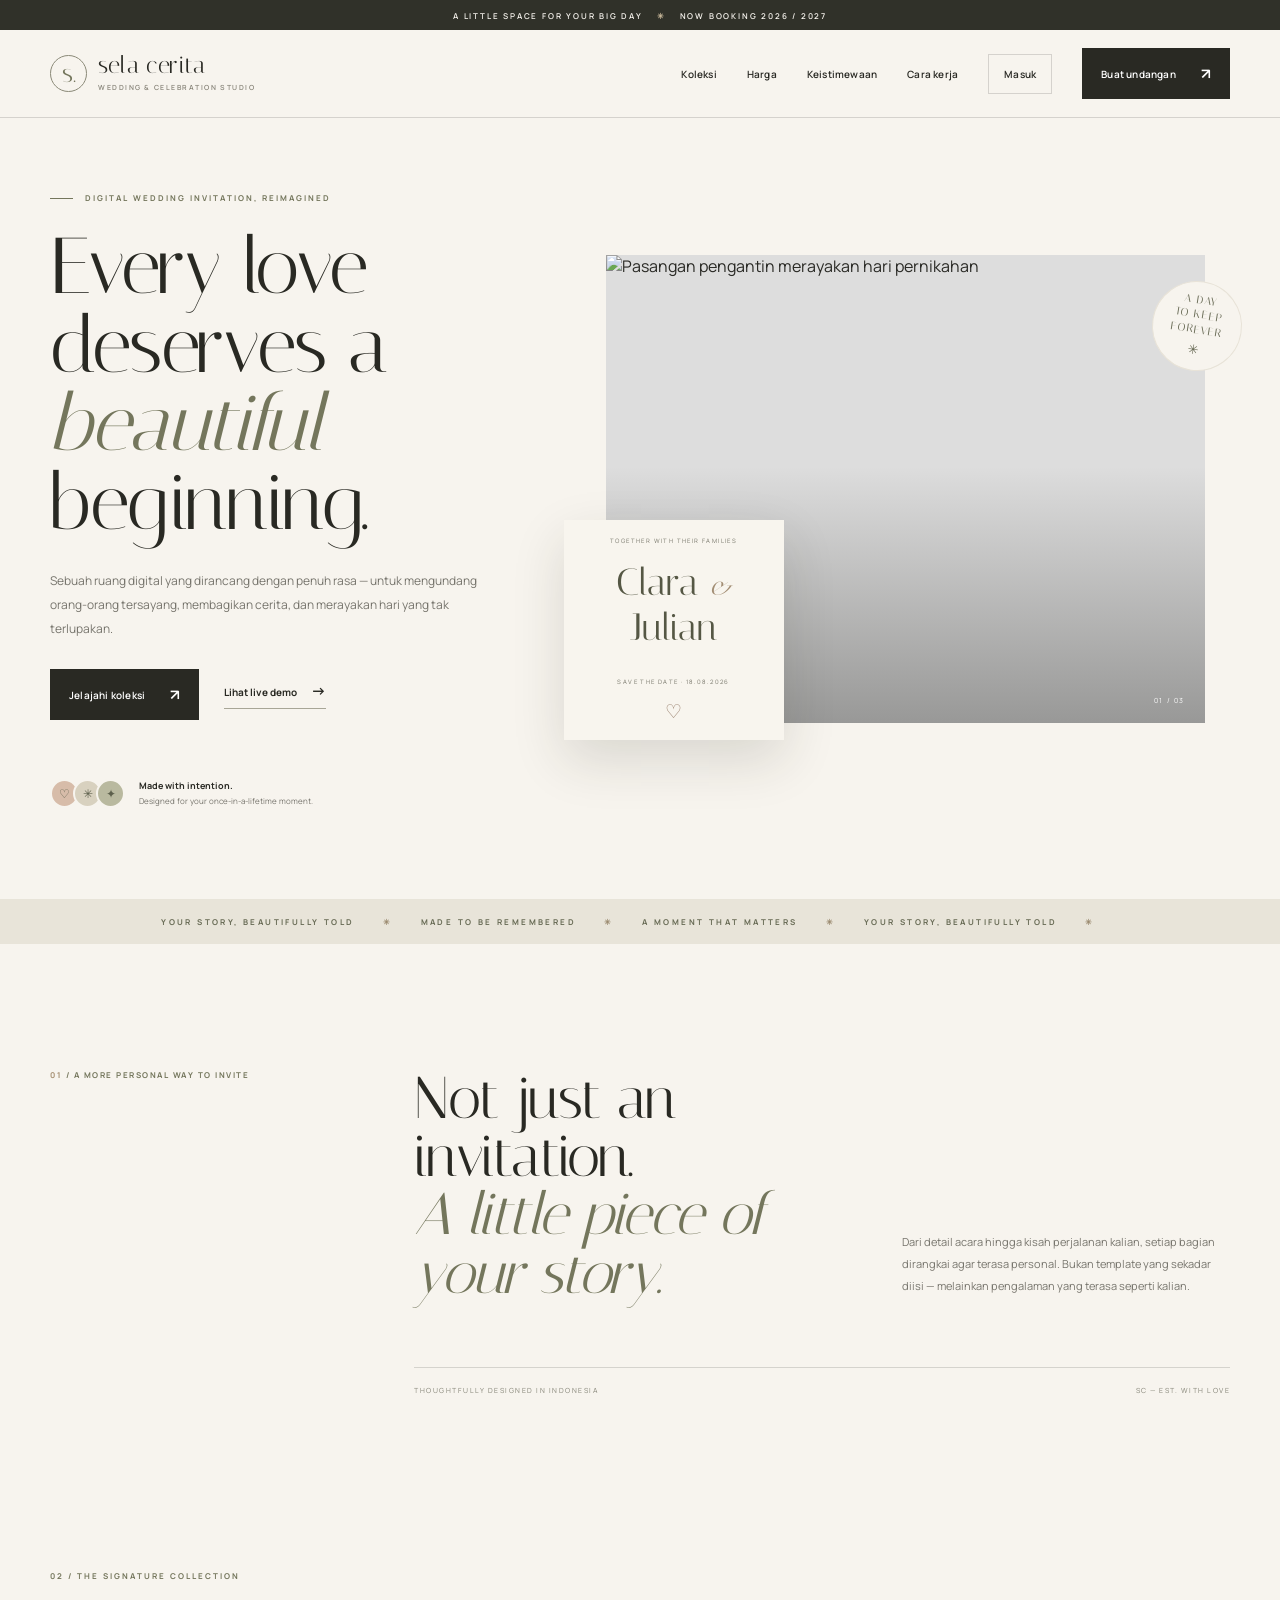
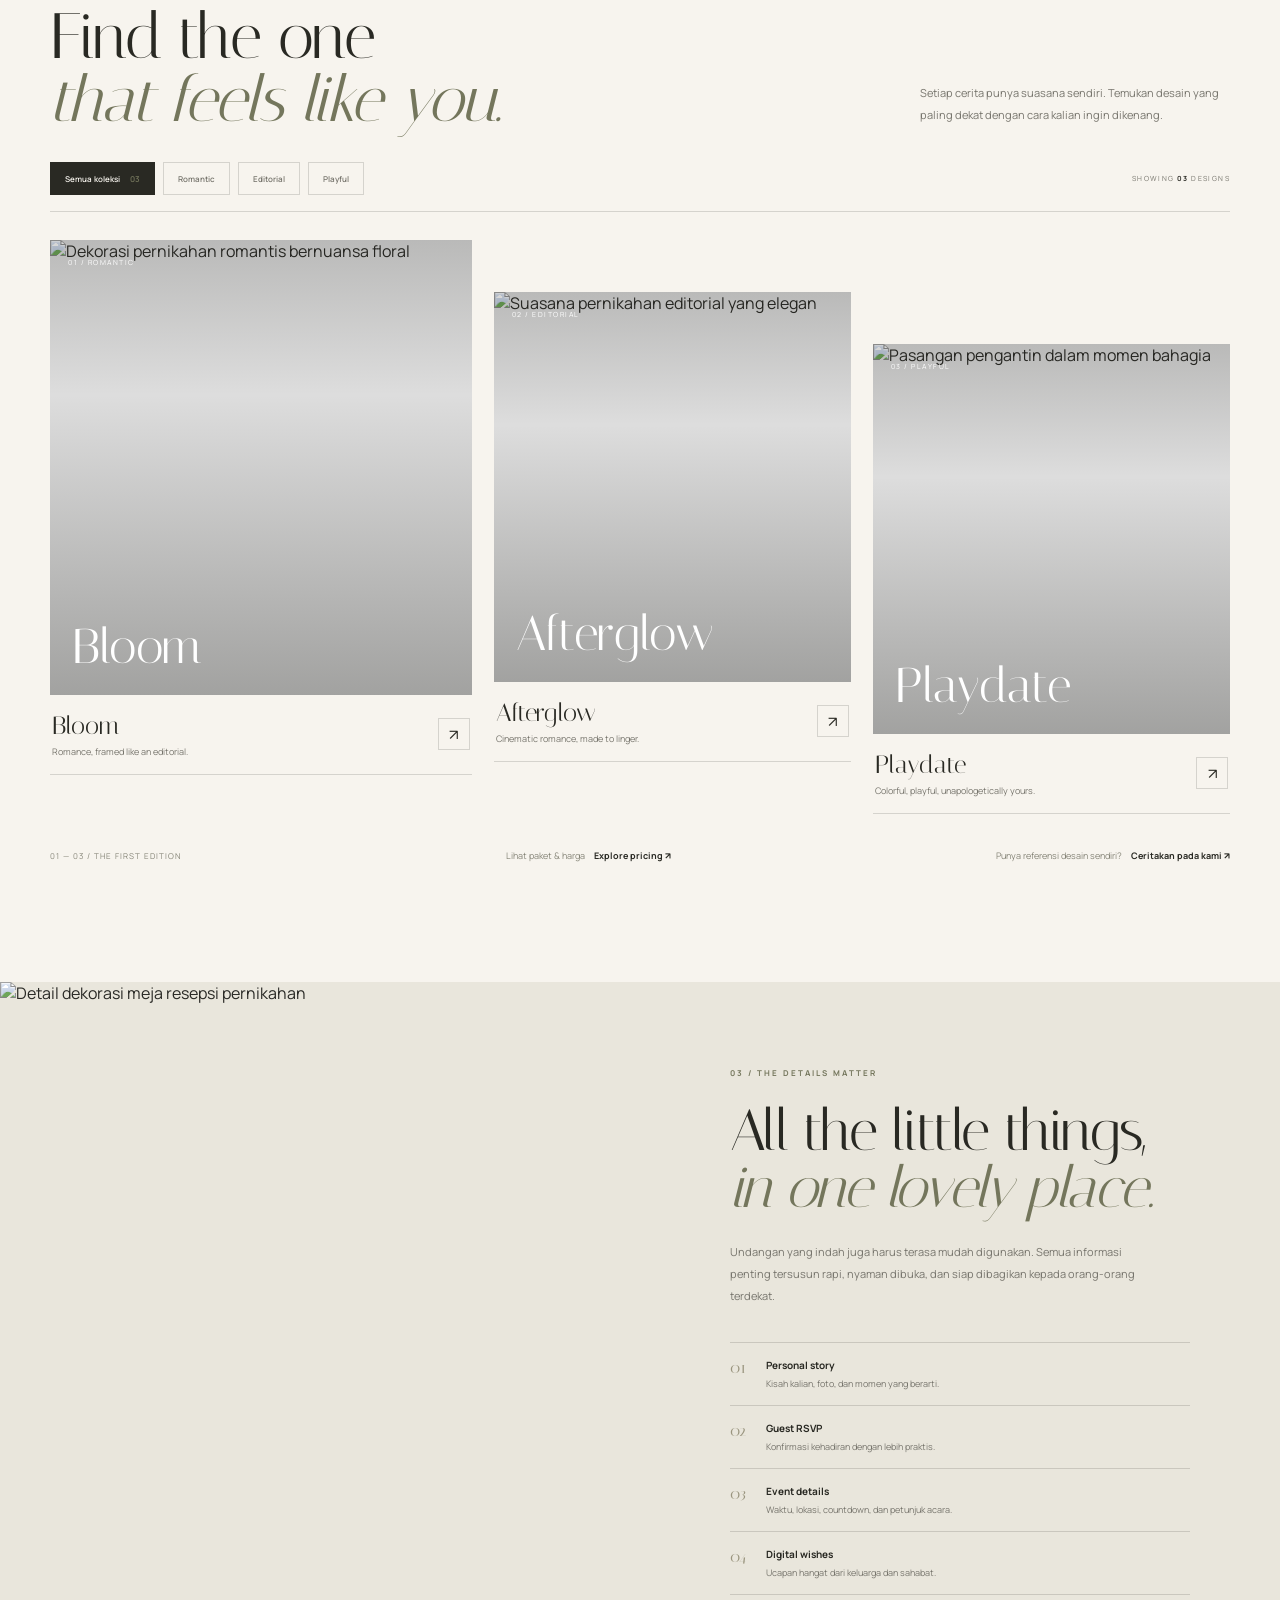
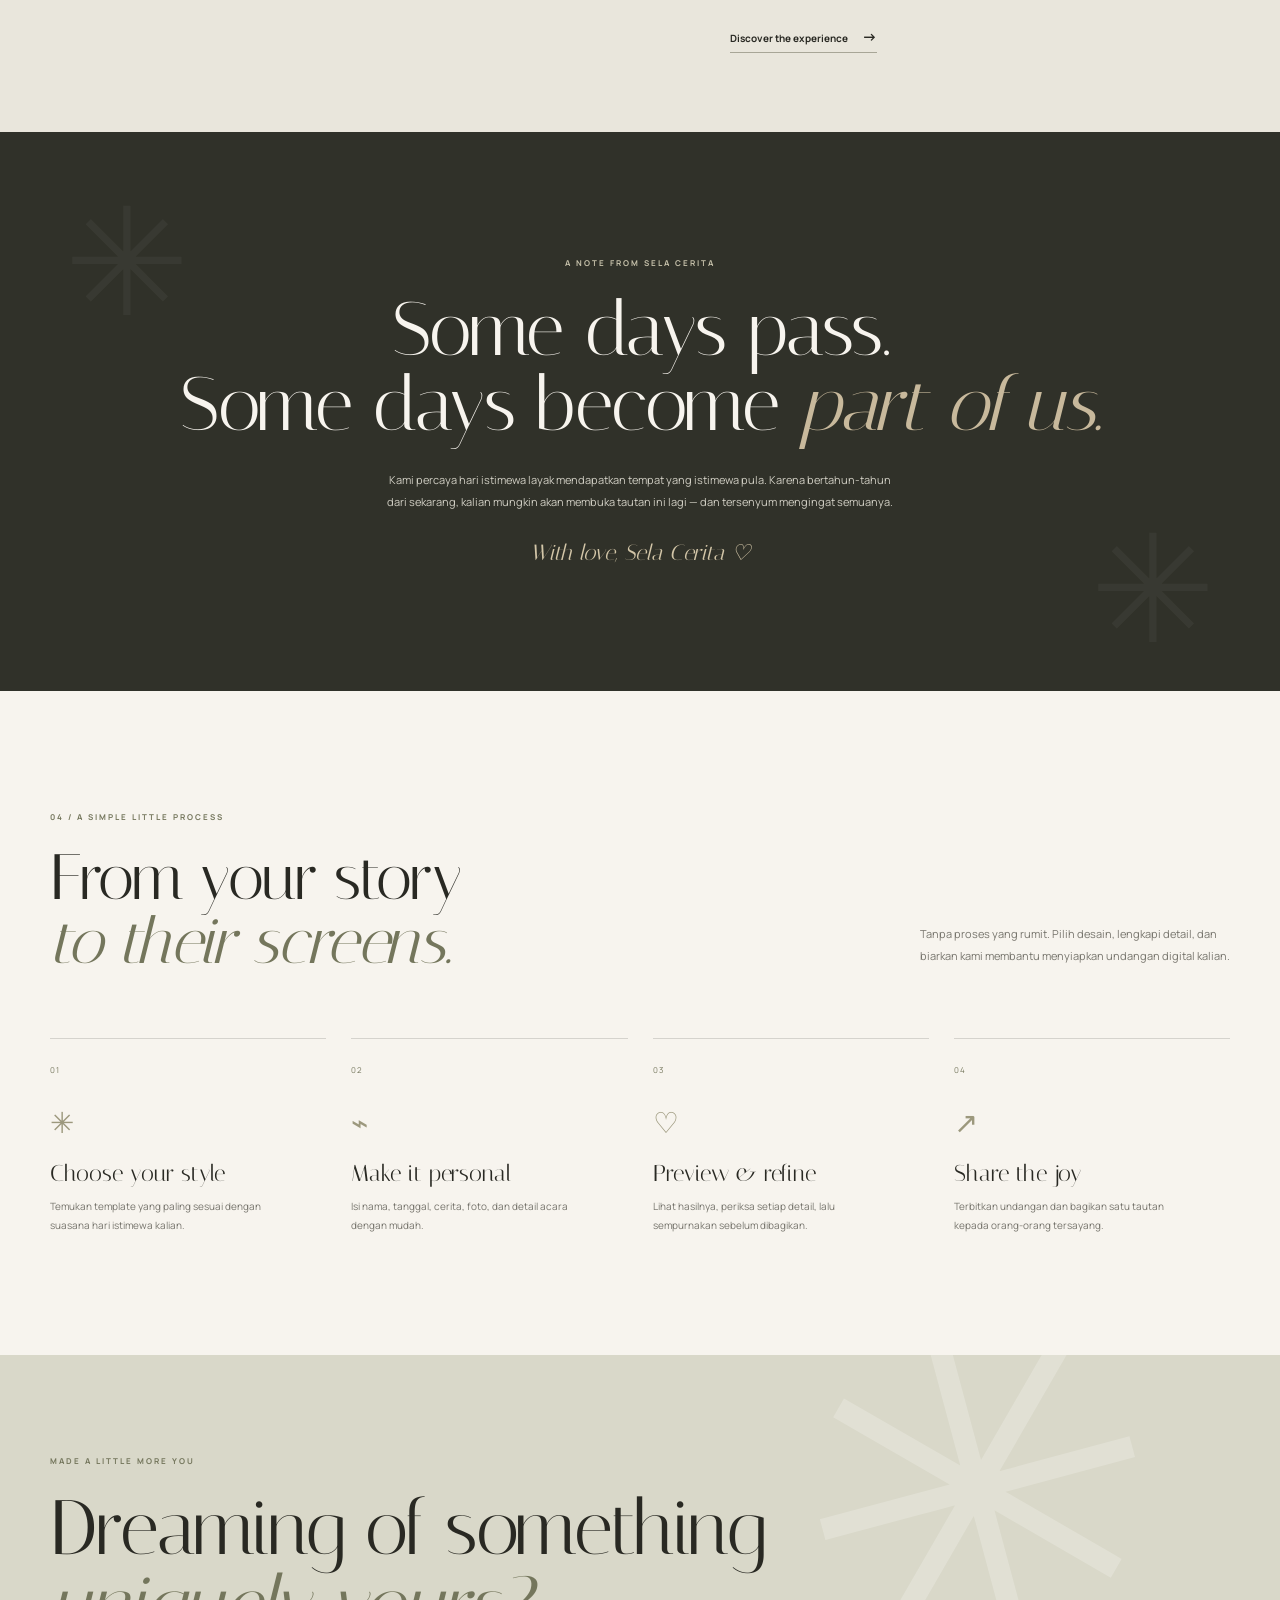
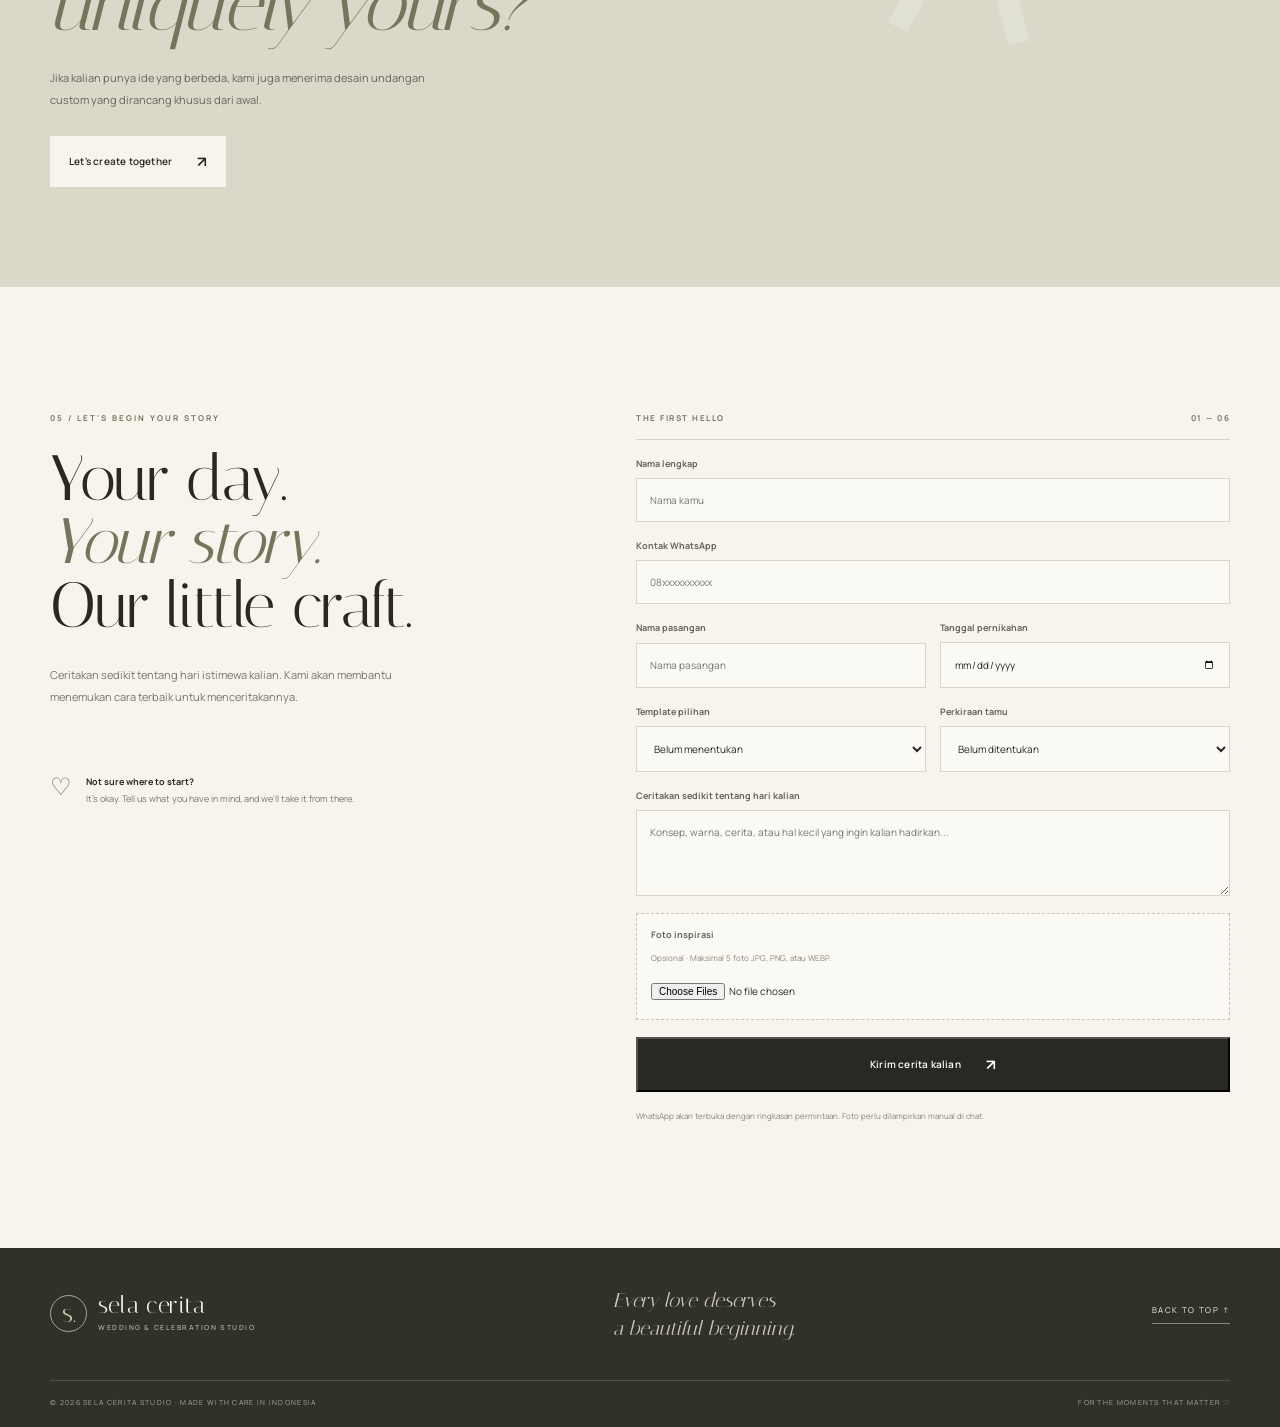
==== commit dc21993e: "Update Sela Cerita template naming and catalog" ====
--- a/index.html
+++ b/index.html
@@ -18,7 +18,7 @@
     <button class="menu-toggle" aria-expanded="false" aria-label="Buka menu">☰</button>
     <nav class="nav-links">
       <a href="#koleksi">Koleksi</a><a href="pricing.html">Harga</a><a href="#keistimewaan">Keistimewaan</a><a href="#cara-kerja">Cara kerja</a>
-      <a href="app/auth.html" class="nav-login">Masuk</a><a href="#pesan" class="nav-cta">Buat undangan <span>↗</span></a>
+      <a href="app/auth.html" class="nav-login">Masuk</a><a href="app/auth.html" class="nav-cta">Buat undangan <span>↗</span></a>
     </nav>
   </header>
   <main id="home">
@@ -48,9 +48,9 @@
     <section class="collection section-wrap" id="koleksi">
       <div class="section-top"><div><p class="eyebrow">02 / THE SIGNATURE COLLECTION</p><h2>Find the one<br><i>that feels like you.</i></h2></div><p>Setiap cerita punya suasana sendiri. Temukan desain yang paling dekat dengan cara kalian ingin dikenang.</p></div>
       <div class="catalog-toolbar"><div class="catalog-filters" role="group" aria-label="Filter koleksi"><button class="filter-chip active" type="button" data-filter="all">Semua koleksi <span>03</span></button><button class="filter-chip" type="button" data-filter="romantic">Romantic</button><button class="filter-chip" type="button" data-filter="editorial">Editorial</button><button class="filter-chip" type="button" data-filter="playful">Playful</button></div><span class="catalog-count">SHOWING <b id="catalog-count">03</b> DESIGNS</span></div><div class="collection-grid">
-        <article class="collection-card card-featured" data-category="romantic"><a class="collection-image bloom-image" href="template.html?style=bloom"><img src="https://images.unsplash.com/photo-1511285560929-80b456fea0bc?auto=format&fit=crop&w=1100&q=85" alt="Dekorasi pernikahan romantis bernuansa floral"><span class="card-index">01 / ROMANTIC</span><span class="view-demo">EXPLORE DESIGN ↗</span><span class="image-title">Bloom</span></a><div class="card-meta"><div><h3>Bloom</h3><p>Soft romance, wrapped in florals.</p></div><a href="template.html?style=bloom" aria-label="Lihat demo Bloom">↗</a></div></article>
-        <article class="collection-card" data-category="editorial"><a class="collection-image chapter-image" href="template.html?style=chapter"><img src="https://images.unsplash.com/photo-1519225421980-715cb0215aed?auto=format&fit=crop&w=900&q=85" alt="Suasana pernikahan editorial yang elegan"><span class="card-index">02 / EDITORIAL</span><span class="view-demo">EXPLORE DESIGN ↗</span><span class="image-title">Chapter</span></a><div class="card-meta"><div><h3>Chapter</h3><p>Quiet elegance, timeless details.</p></div><a href="template.html?style=chapter" aria-label="Lihat demo Chapter">↗</a></div></article>
-        <article class="collection-card" data-category="playful"><a class="collection-image playdate-image" href="template.html?style=playdate"><img src="https://images.unsplash.com/photo-1537633552985-df8429e8048b?auto=format&fit=crop&w=900&q=85" alt="Pasangan pengantin dalam momen bahagia"><span class="card-index">03 / PLAYFUL</span><span class="view-demo">EXPLORE DESIGN ↗</span><span class="image-title">Playdate</span></a><div class="card-meta"><div><h3>Playdate</h3><p>Joyful, bright, unmistakably you.</p></div><a href="template.html?style=playdate" aria-label="Lihat demo Playdate">↗</a></div></article>
+        <article class="collection-card card-featured" data-category="romantic"><a class="collection-image bloom-image" href="template.html?style=bloom"><img src="https://images.unsplash.com/photo-1511285560929-80b456fea0bc?auto=format&fit=crop&w=1100&q=85" alt="Dekorasi pernikahan romantis bernuansa floral"><span class="card-index">01 / ROMANTIC</span><span class="view-demo">EXPLORE DESIGN ↗</span><span class="image-title">Bloom</span></a><div class="card-meta"><div><h3>Bloom</h3><p>Romance, framed like an editorial.</p></div><a href="template.html?style=bloom" aria-label="Lihat demo Bloom">↗</a></div></article>
+        <article class="collection-card" data-category="editorial"><a class="collection-image chapter-image" href="template.html?style=chapter"><img src="https://images.unsplash.com/photo-1519225421980-715cb0215aed?auto=format&fit=crop&w=900&q=85" alt="Suasana pernikahan editorial yang elegan"><span class="card-index">02 / EDITORIAL</span><span class="view-demo">EXPLORE DESIGN ↗</span><span class="image-title">Afterglow</span></a><div class="card-meta"><div><h3>Afterglow</h3><p>Cinematic romance, made to linger.</p></div><a href="template.html?style=chapter" aria-label="Lihat demo Afterglow">↗</a></div></article>
+        <article class="collection-card" data-category="playful"><a class="collection-image playdate-image" href="template.html?style=playdate"><img src="https://images.unsplash.com/photo-1537633552985-df8429e8048b?auto=format&fit=crop&w=900&q=85" alt="Pasangan pengantin dalam momen bahagia"><span class="card-index">03 / PLAYFUL</span><span class="view-demo">EXPLORE DESIGN ↗</span><span class="image-title">Playdate</span></a><div class="card-meta"><div><h3>Playdate</h3><p>Colorful, playful, unapologetically yours.</p></div><a href="template.html?style=playdate" aria-label="Lihat demo Playdate">↗</a></div></article>
       </div>
       <div class="collection-foot"><span>01 — 03 / THE FIRST EDITION</span><a href="pricing.html">Lihat paket & harga <b>Explore pricing ↗</b></a><a href="#pesan">Punya referensi desain sendiri? <b>Ceritakan pada kami ↗</b></a></div>
     </section>
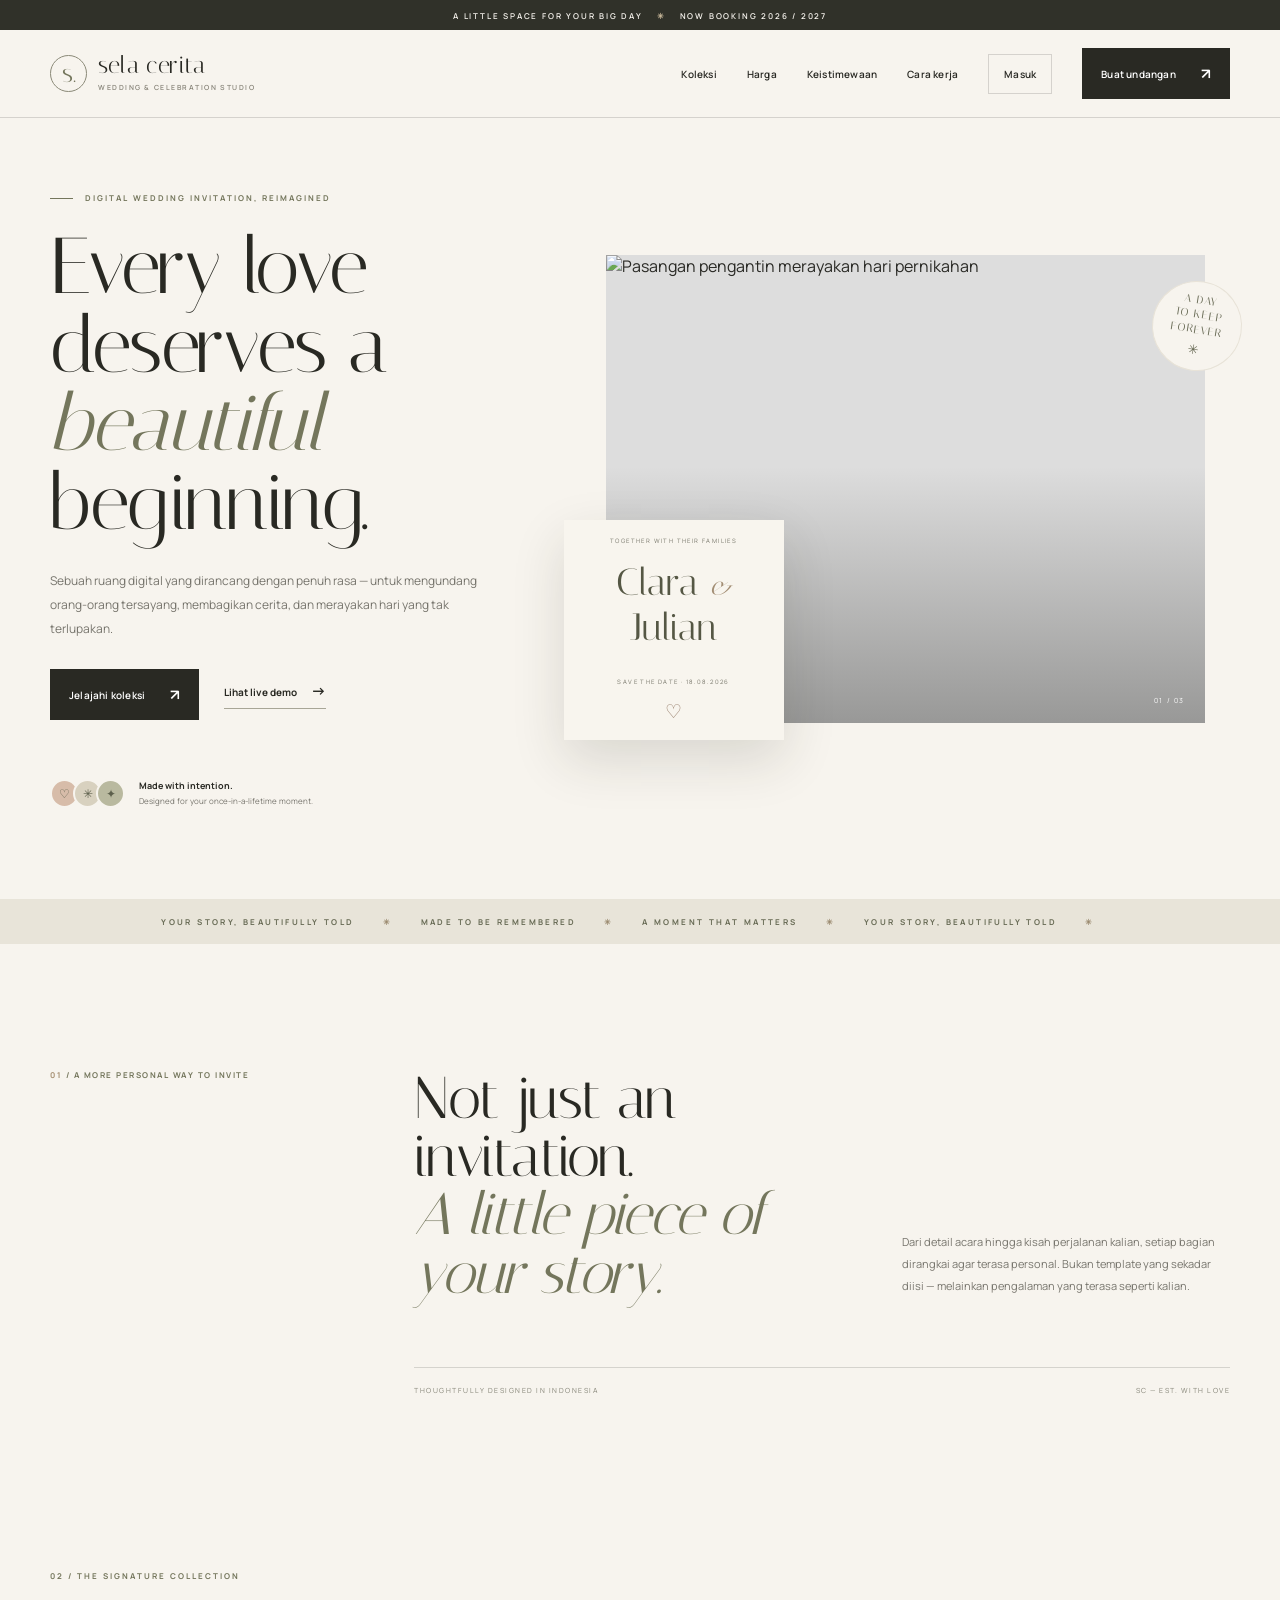
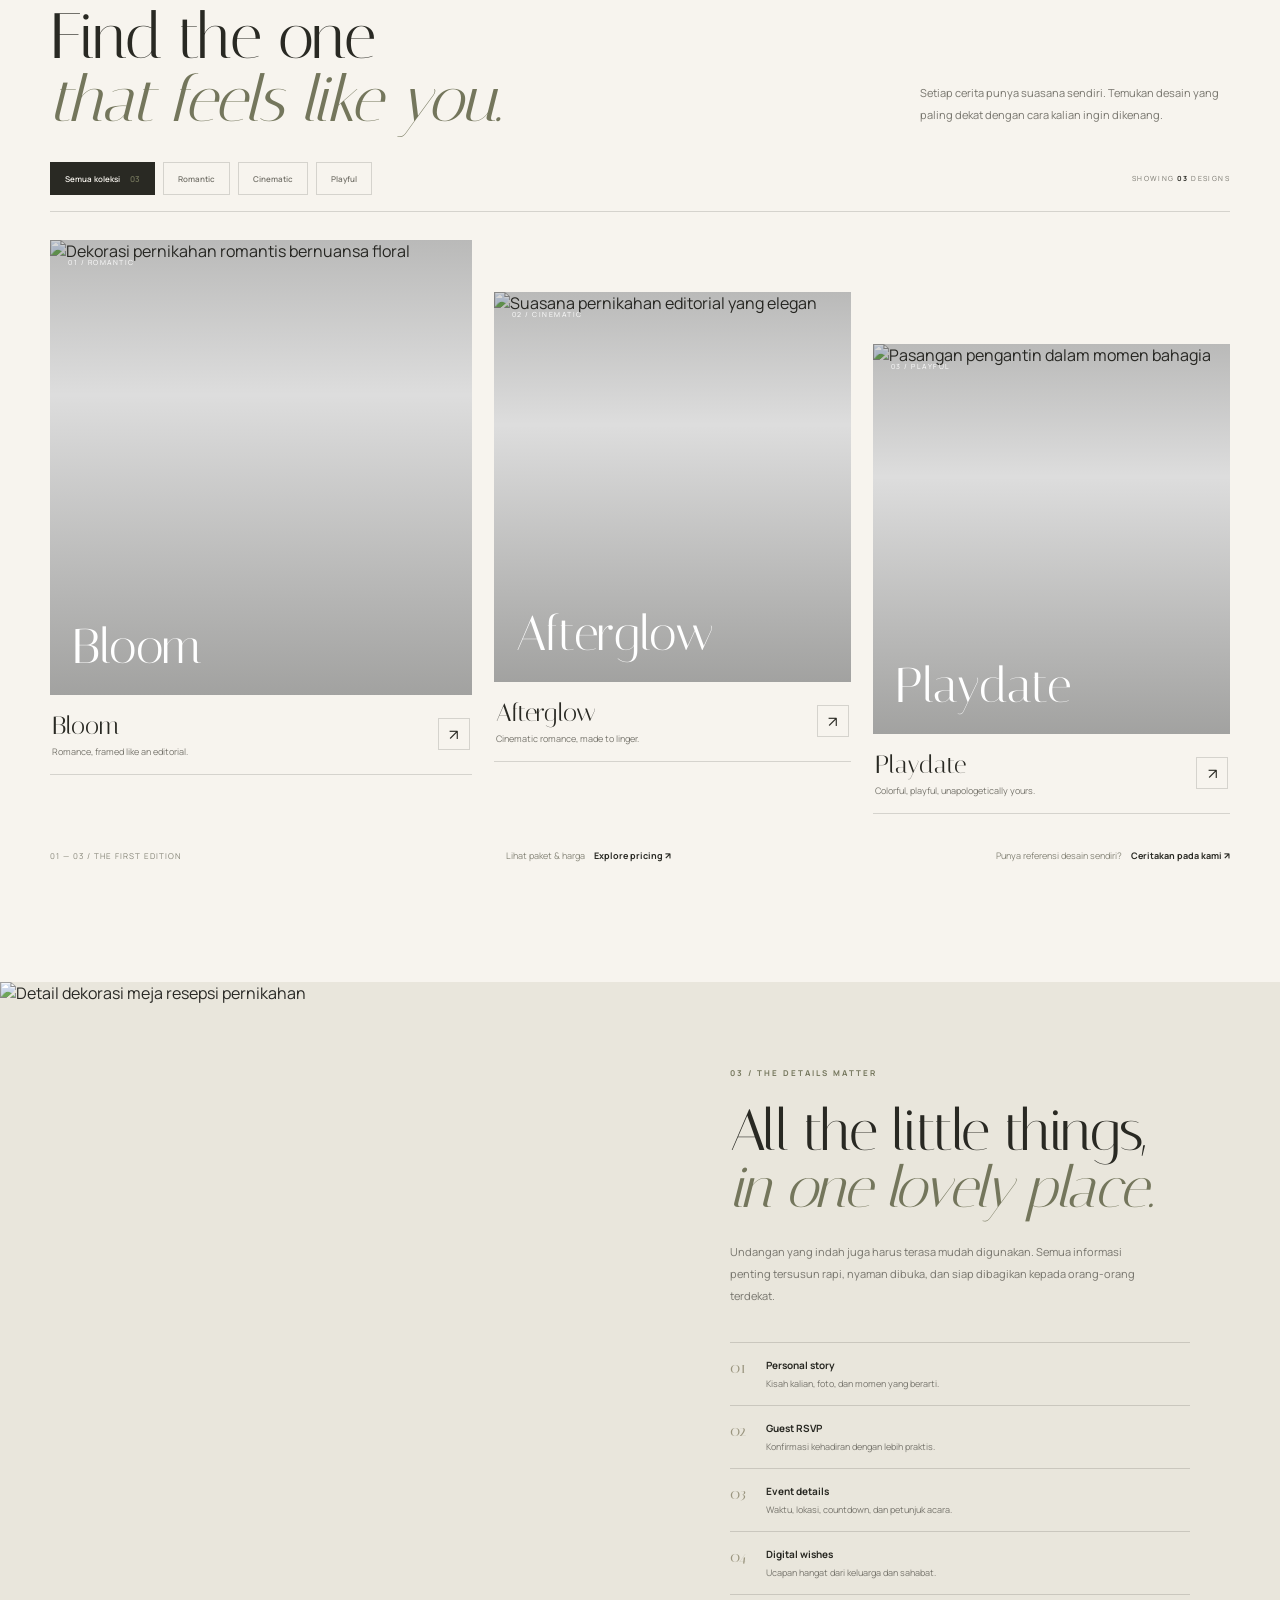
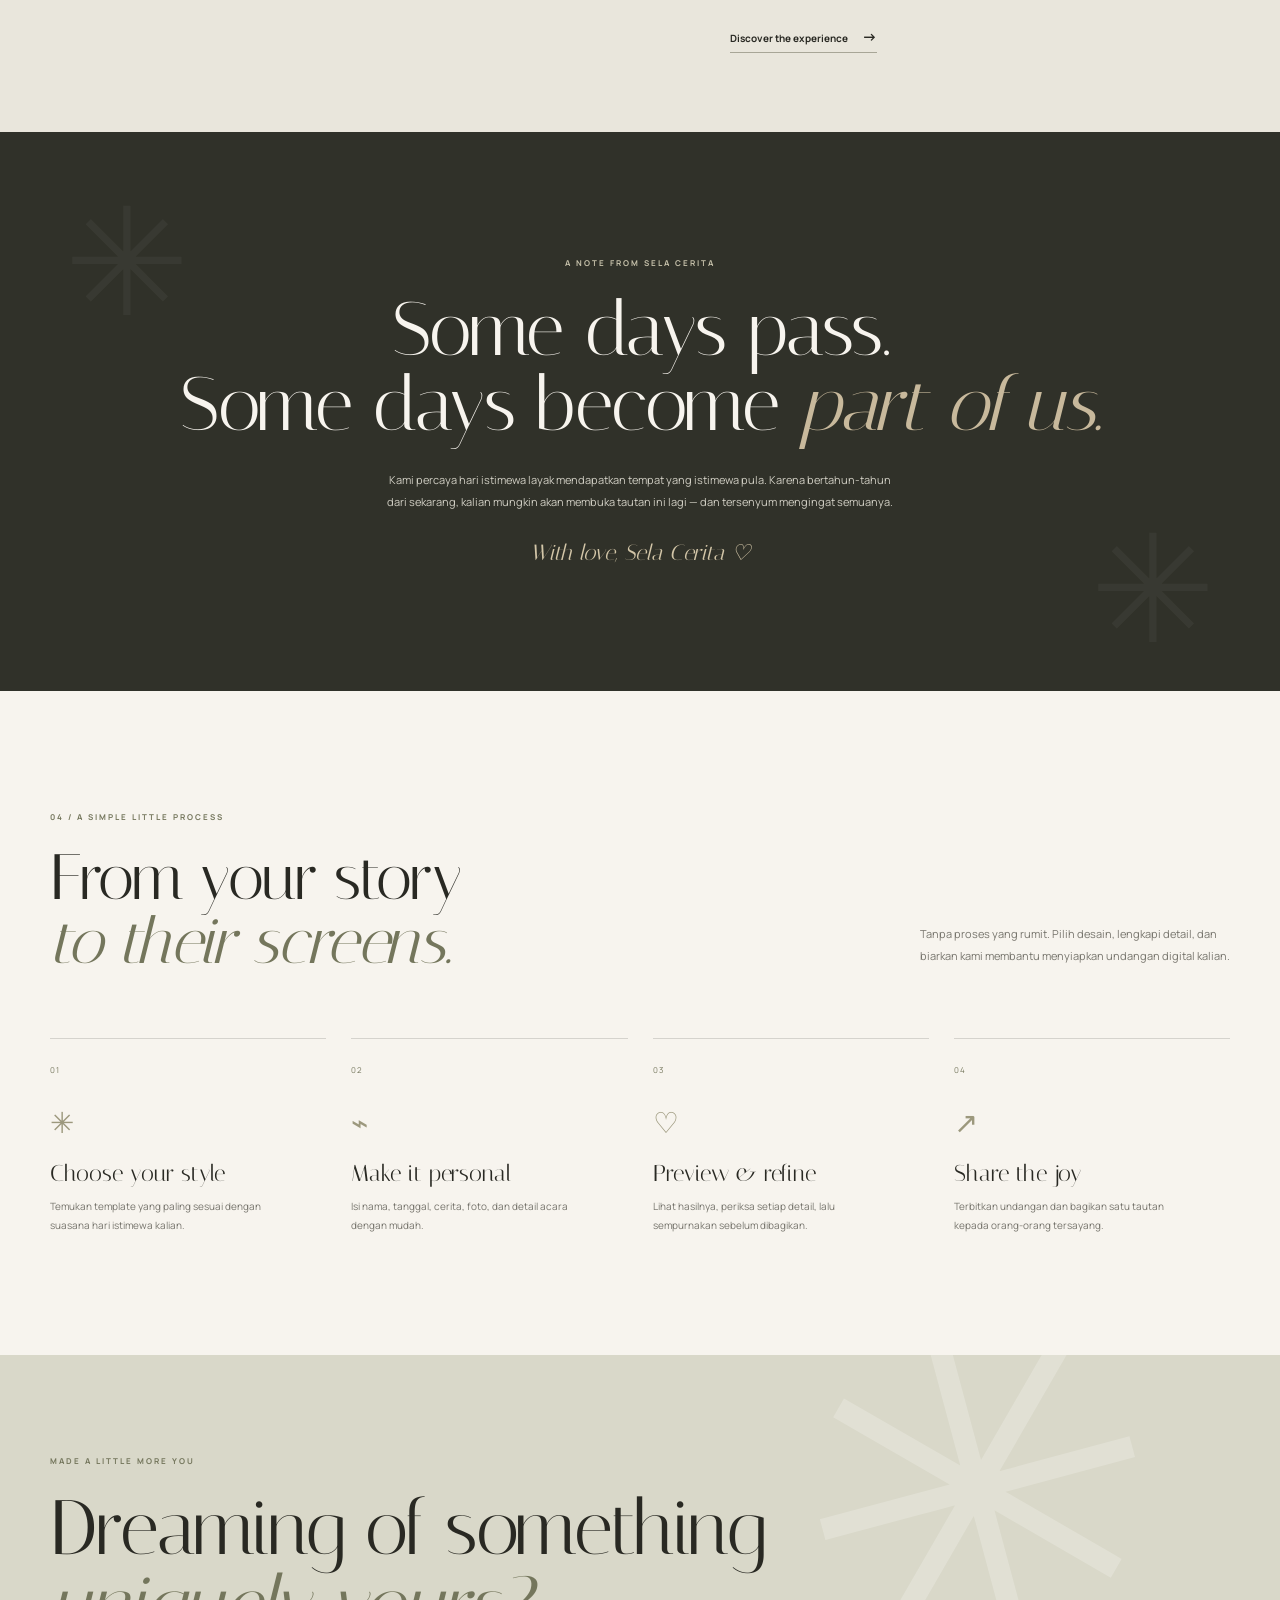
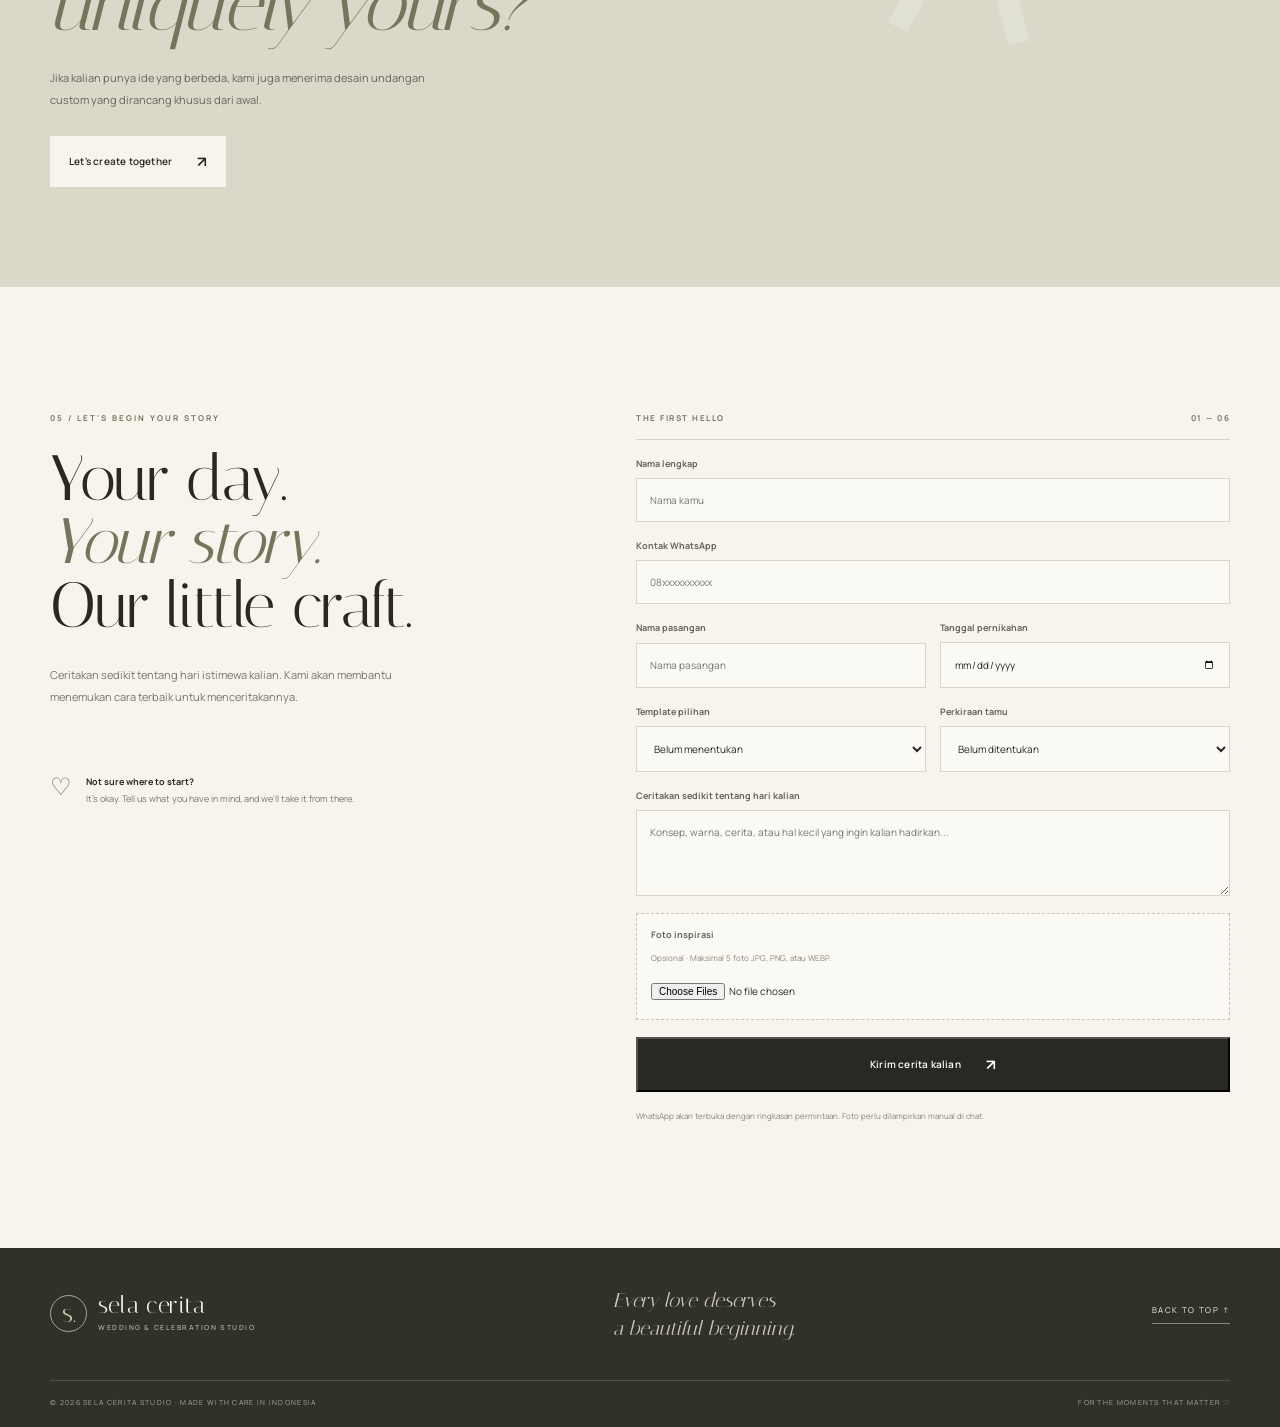
==== commit 7a5dd043: "Finalize Afterglow catalog and template metadata" ====
--- a/index.html
+++ b/index.html
@@ -47,9 +47,9 @@
 
     <section class="collection section-wrap" id="koleksi">
       <div class="section-top"><div><p class="eyebrow">02 / THE SIGNATURE COLLECTION</p><h2>Find the one<br><i>that feels like you.</i></h2></div><p>Setiap cerita punya suasana sendiri. Temukan desain yang paling dekat dengan cara kalian ingin dikenang.</p></div>
-      <div class="catalog-toolbar"><div class="catalog-filters" role="group" aria-label="Filter koleksi"><button class="filter-chip active" type="button" data-filter="all">Semua koleksi <span>03</span></button><button class="filter-chip" type="button" data-filter="romantic">Romantic</button><button class="filter-chip" type="button" data-filter="editorial">Editorial</button><button class="filter-chip" type="button" data-filter="playful">Playful</button></div><span class="catalog-count">SHOWING <b id="catalog-count">03</b> DESIGNS</span></div><div class="collection-grid">
+      <div class="catalog-toolbar"><div class="catalog-filters" role="group" aria-label="Filter koleksi"><button class="filter-chip active" type="button" data-filter="all">Semua koleksi <span>03</span></button><button class="filter-chip" type="button" data-filter="romantic">Romantic</button><button class="filter-chip" type="button" data-filter="cinematic">Cinematic</button><button class="filter-chip" type="button" data-filter="playful">Playful</button></div><span class="catalog-count">SHOWING <b id="catalog-count">03</b> DESIGNS</span></div><div class="collection-grid">
         <article class="collection-card card-featured" data-category="romantic"><a class="collection-image bloom-image" href="template.html?style=bloom"><img src="https://images.unsplash.com/photo-1511285560929-80b456fea0bc?auto=format&fit=crop&w=1100&q=85" alt="Dekorasi pernikahan romantis bernuansa floral"><span class="card-index">01 / ROMANTIC</span><span class="view-demo">EXPLORE DESIGN ↗</span><span class="image-title">Bloom</span></a><div class="card-meta"><div><h3>Bloom</h3><p>Romance, framed like an editorial.</p></div><a href="template.html?style=bloom" aria-label="Lihat demo Bloom">↗</a></div></article>
-        <article class="collection-card" data-category="editorial"><a class="collection-image chapter-image" href="template.html?style=chapter"><img src="https://images.unsplash.com/photo-1519225421980-715cb0215aed?auto=format&fit=crop&w=900&q=85" alt="Suasana pernikahan editorial yang elegan"><span class="card-index">02 / EDITORIAL</span><span class="view-demo">EXPLORE DESIGN ↗</span><span class="image-title">Afterglow</span></a><div class="card-meta"><div><h3>Afterglow</h3><p>Cinematic romance, made to linger.</p></div><a href="template.html?style=chapter" aria-label="Lihat demo Afterglow">↗</a></div></article>
+        <article class="collection-card" data-category="cinematic"><a class="collection-image chapter-image" href="template.html?style=chapter"><img src="https://images.unsplash.com/photo-1519225421980-715cb0215aed?auto=format&fit=crop&w=900&q=85" alt="Suasana pernikahan editorial yang elegan"><span class="card-index">02 / CINEMATIC</span><span class="view-demo">EXPLORE DESIGN ↗</span><span class="image-title">Afterglow</span></a><div class="card-meta"><div><h3>Afterglow</h3><p>Cinematic romance, made to linger.</p></div><a href="template.html?style=chapter" aria-label="Lihat demo Afterglow">↗</a></div></article>
         <article class="collection-card" data-category="playful"><a class="collection-image playdate-image" href="template.html?style=playdate"><img src="https://images.unsplash.com/photo-1537633552985-df8429e8048b?auto=format&fit=crop&w=900&q=85" alt="Pasangan pengantin dalam momen bahagia"><span class="card-index">03 / PLAYFUL</span><span class="view-demo">EXPLORE DESIGN ↗</span><span class="image-title">Playdate</span></a><div class="card-meta"><div><h3>Playdate</h3><p>Colorful, playful, unapologetically yours.</p></div><a href="template.html?style=playdate" aria-label="Lihat demo Playdate">↗</a></div></article>
       </div>
       <div class="collection-foot"><span>01 — 03 / THE FIRST EDITION</span><a href="pricing.html">Lihat paket & harga <b>Explore pricing ↗</b></a><a href="#pesan">Punya referensi desain sendiri? <b>Ceritakan pada kami ↗</b></a></div>
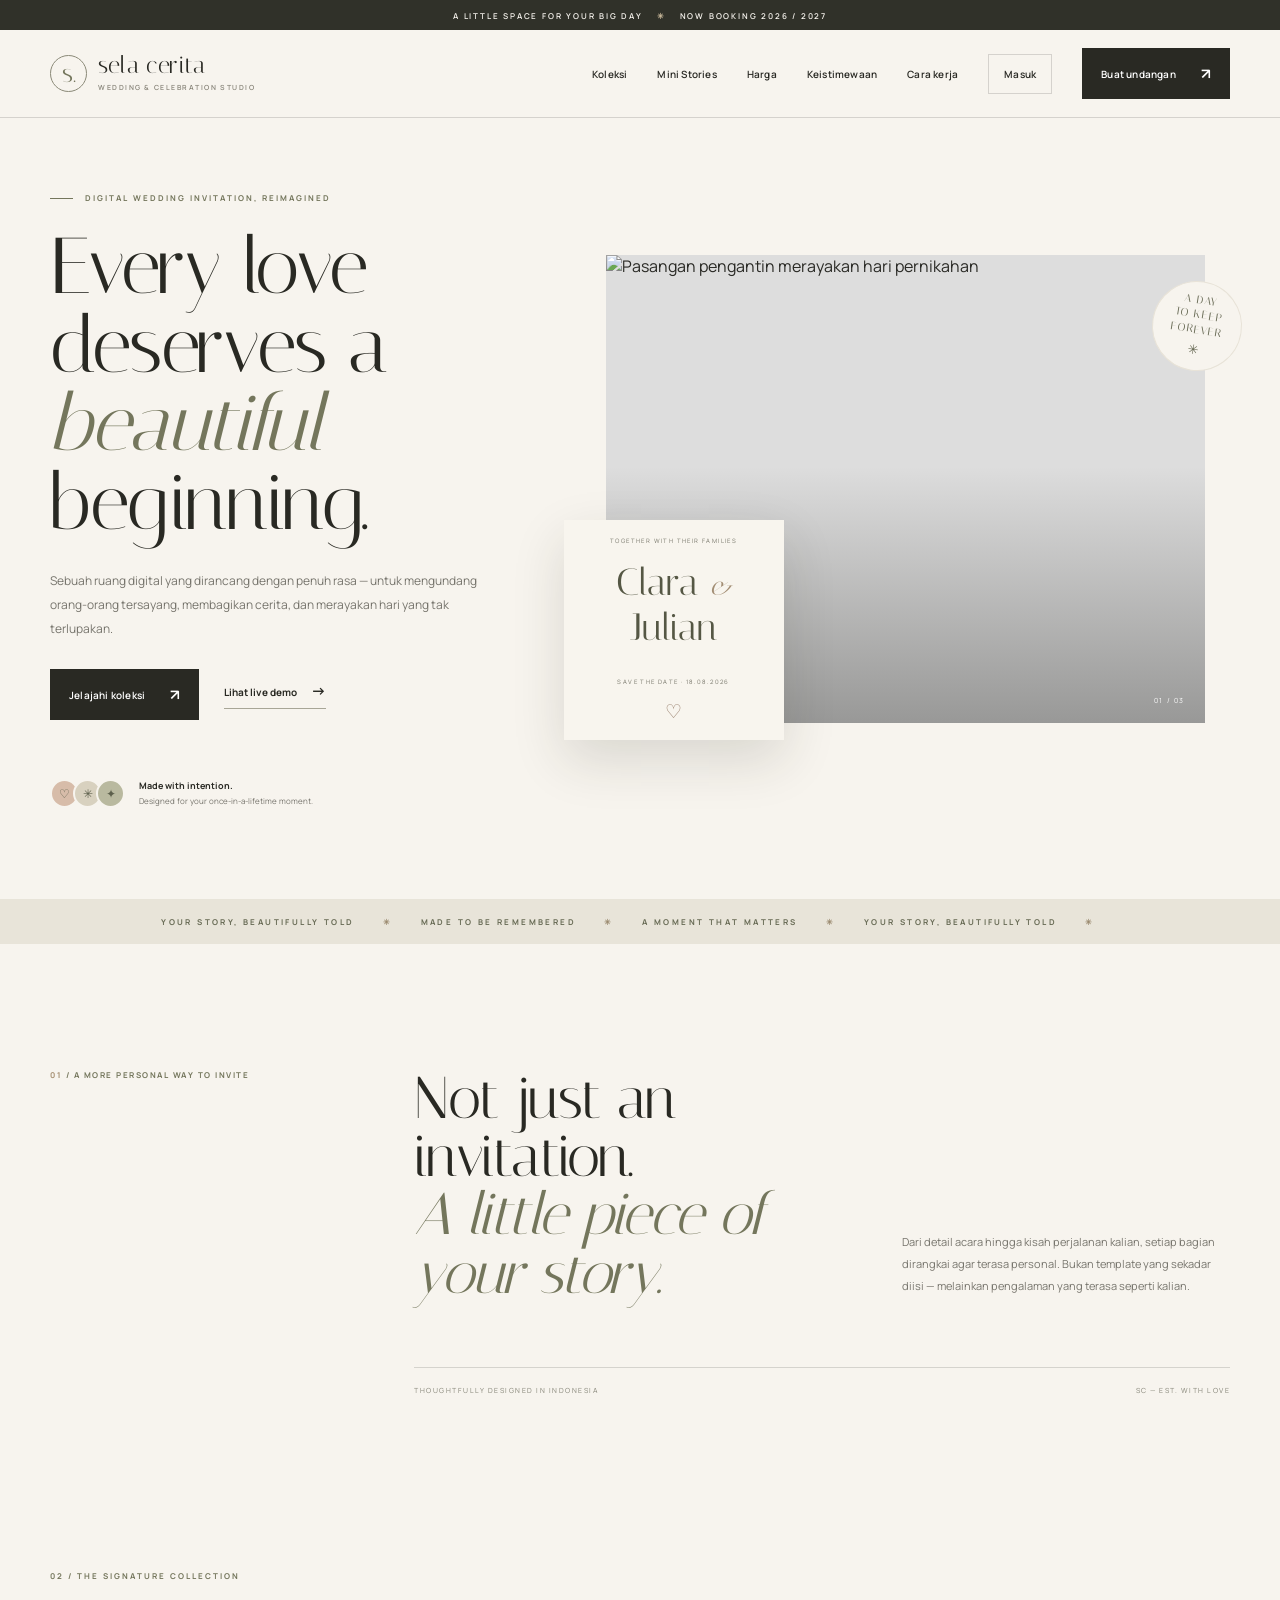
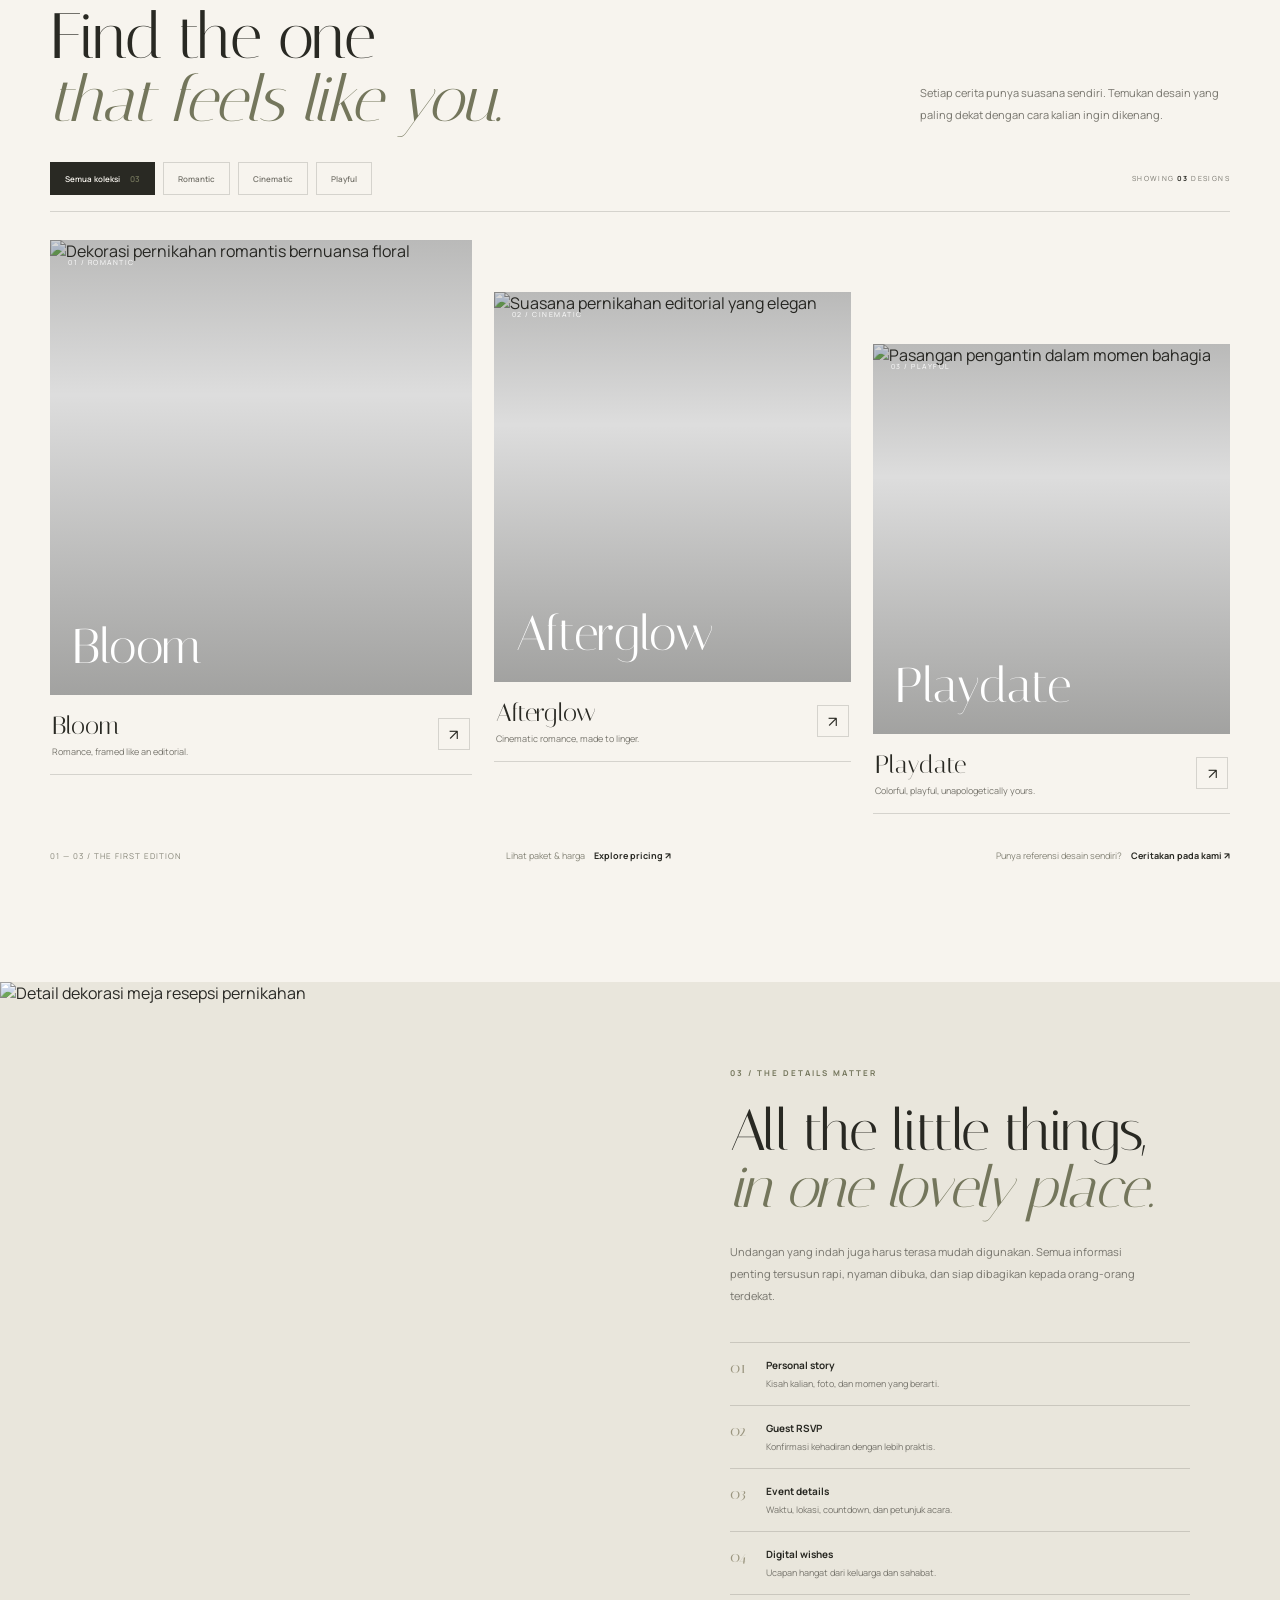
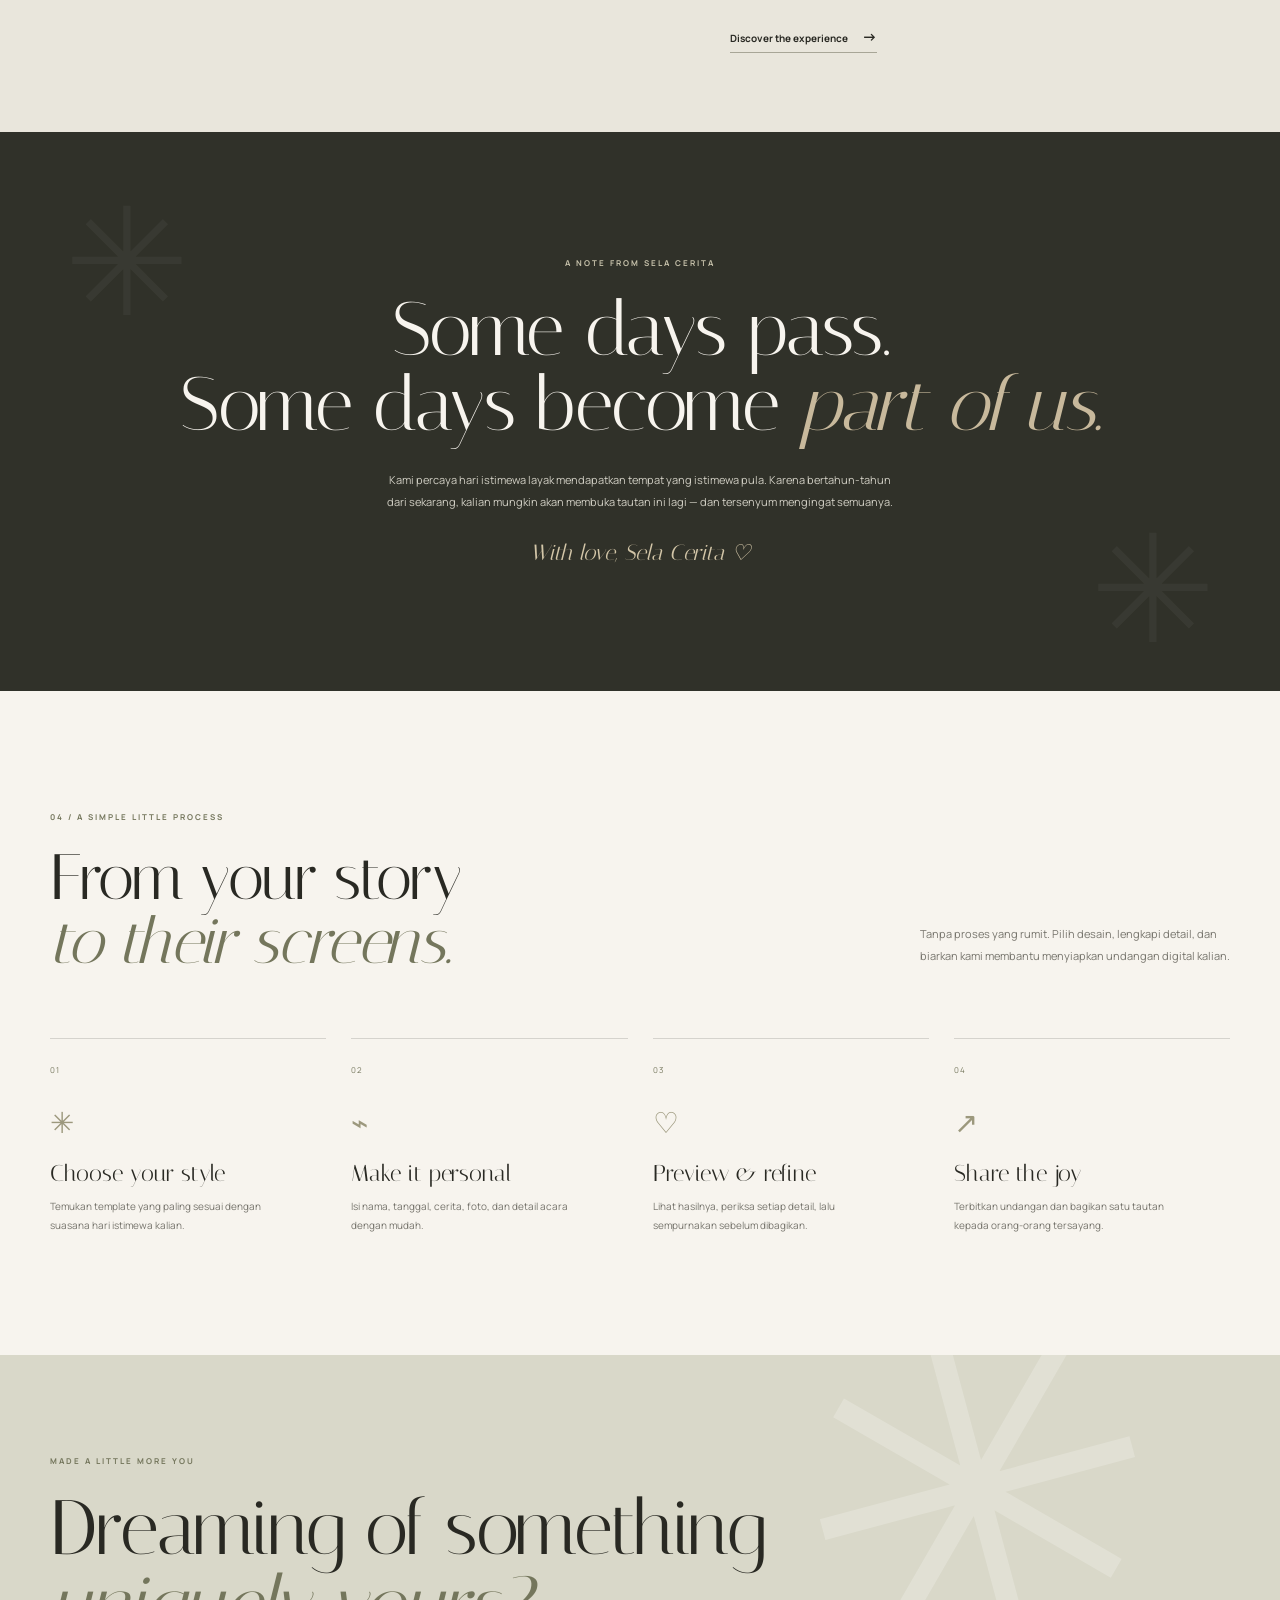
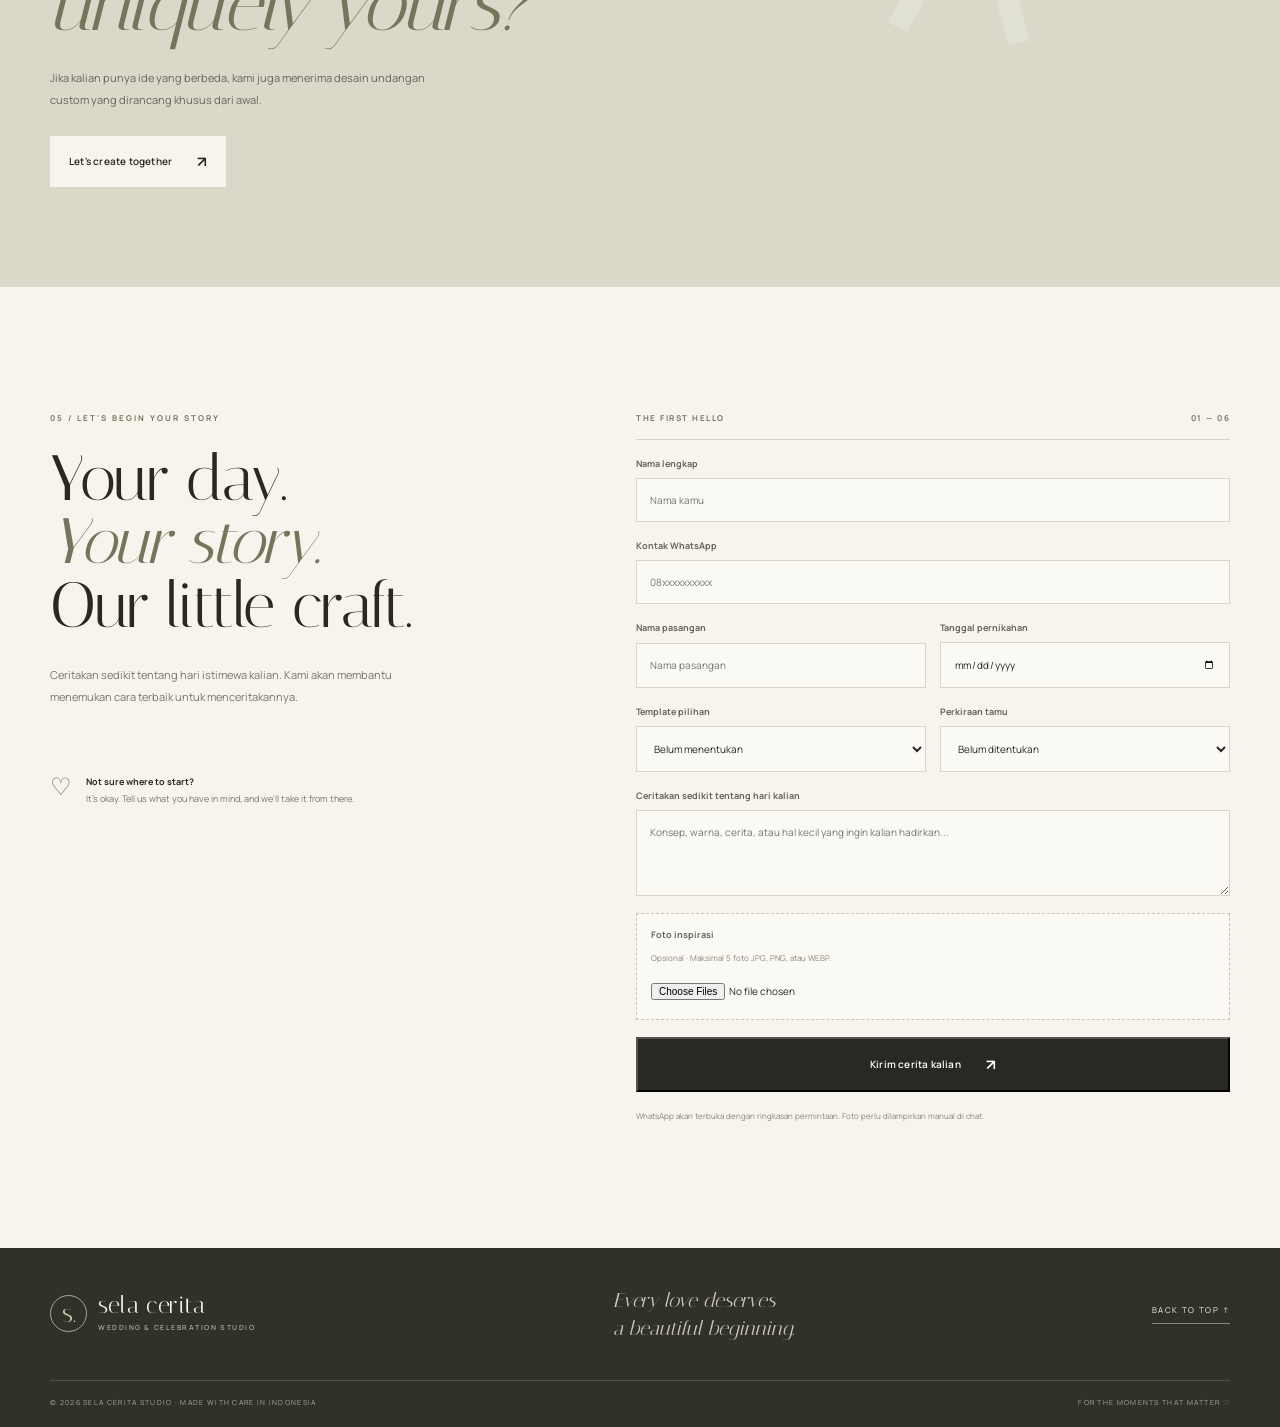
==== commit e1d3139e: "Link Mini Stories from main navigation" ====
--- a/index.html
+++ b/index.html
@@ -10,6 +10,7 @@
   <link rel="preconnect" href="https://fonts.gstatic.com" crossorigin>
   <link href="https://fonts.googleapis.com/css2?family=DM+Sans:wght@400;500;600;700&family=Italiana&family=Manrope:wght@400;500;600;700&display=swap" rel="stylesheet">
   <link rel="stylesheet" href="styles.css">
+  <link rel="stylesheet" href="mobile-aesthetic.css">
 </head>
 <body>
   <div class="announcement">A LITTLE SPACE FOR YOUR BIG DAY <span>✳</span> NOW BOOKING 2026 / 2027</div>
@@ -17,8 +18,8 @@
     <a class="brand" href="#home" aria-label="Sela Cerita home"><span class="brand-mark">s.</span><span class="brand-name">sela cerita<small>WEDDING & CELEBRATION STUDIO</small></span></a>
     <button class="menu-toggle" aria-expanded="false" aria-label="Buka menu">☰</button>
     <nav class="nav-links">
-      <a href="#koleksi">Koleksi</a><a href="pricing.html">Harga</a><a href="#keistimewaan">Keistimewaan</a><a href="#cara-kerja">Cara kerja</a>
-      <a href="app/auth.html" class="nav-login">Masuk</a><a href="app/auth.html" class="nav-cta">Buat undangan <span>↗</span></a>
+      <a href="#koleksi">Koleksi</a><a href="mini-stories.html">Mini Stories</a><a href="pricing.html">Harga</a><a href="#keistimewaan">Keistimewaan</a><a href="#cara-kerja">Cara kerja</a>
+      <a href="app/auth.html" class="nav-login">Masuk</a><a href="app/auth.html" class="nav-cta">Buat undangan <span>↗︎</span></a>
     </nav>
   </header>
   <main id="home">
@@ -27,7 +28,7 @@
         <p class="eyebrow"><span></span> DIGITAL WEDDING INVITATION, REIMAGINED</p>
         <h1>Every love<br>deserves a <i>beautiful</i><br>beginning.</h1>
         <p class="hero-lead">Sebuah ruang digital yang dirancang dengan penuh rasa — untuk mengundang orang-orang tersayang, membagikan cerita, dan merayakan hari yang tak terlupakan.</p>
-        <div class="hero-actions"><a class="button button-dark" href="#koleksi">Jelajahi koleksi <span>↗</span></a><a class="text-link" href="template.html?style=bloom">Lihat live demo <span>→</span></a></div>
+        <div class="hero-actions"><a class="button button-dark" href="#koleksi">Jelajahi koleksi <span>↗︎</span></a><a class="text-link" href="template.html?style=bloom">Lihat live demo <span>→︎</span></a></div>
         <div class="hero-proof"><div class="avatar-stack"><span>♡</span><span>✳</span><span>✦</span></div><p><strong>Made with intention.</strong><br>Designed for your once-in-a-lifetime moment.</p></div>
       </div>
       <div class="hero-visual">
@@ -48,32 +49,32 @@
     <section class="collection section-wrap" id="koleksi">
       <div class="section-top"><div><p class="eyebrow">02 / THE SIGNATURE COLLECTION</p><h2>Find the one<br><i>that feels like you.</i></h2></div><p>Setiap cerita punya suasana sendiri. Temukan desain yang paling dekat dengan cara kalian ingin dikenang.</p></div>
       <div class="catalog-toolbar"><div class="catalog-filters" role="group" aria-label="Filter koleksi"><button class="filter-chip active" type="button" data-filter="all">Semua koleksi <span>03</span></button><button class="filter-chip" type="button" data-filter="romantic">Romantic</button><button class="filter-chip" type="button" data-filter="cinematic">Cinematic</button><button class="filter-chip" type="button" data-filter="playful">Playful</button></div><span class="catalog-count">SHOWING <b id="catalog-count">03</b> DESIGNS</span></div><div class="collection-grid">
-        <article class="collection-card card-featured" data-category="romantic"><a class="collection-image bloom-image" href="template.html?style=bloom"><img src="https://images.unsplash.com/photo-1511285560929-80b456fea0bc?auto=format&fit=crop&w=1100&q=85" alt="Dekorasi pernikahan romantis bernuansa floral"><span class="card-index">01 / ROMANTIC</span><span class="view-demo">EXPLORE DESIGN ↗</span><span class="image-title">Bloom</span></a><div class="card-meta"><div><h3>Bloom</h3><p>Romance, framed like an editorial.</p></div><a href="template.html?style=bloom" aria-label="Lihat demo Bloom">↗</a></div></article>
-        <article class="collection-card" data-category="cinematic"><a class="collection-image chapter-image" href="template.html?style=chapter"><img src="https://images.unsplash.com/photo-1519225421980-715cb0215aed?auto=format&fit=crop&w=900&q=85" alt="Suasana pernikahan editorial yang elegan"><span class="card-index">02 / CINEMATIC</span><span class="view-demo">EXPLORE DESIGN ↗</span><span class="image-title">Afterglow</span></a><div class="card-meta"><div><h3>Afterglow</h3><p>Cinematic romance, made to linger.</p></div><a href="template.html?style=chapter" aria-label="Lihat demo Afterglow">↗</a></div></article>
-        <article class="collection-card" data-category="playful"><a class="collection-image playdate-image" href="template.html?style=playdate"><img src="https://images.unsplash.com/photo-1537633552985-df8429e8048b?auto=format&fit=crop&w=900&q=85" alt="Pasangan pengantin dalam momen bahagia"><span class="card-index">03 / PLAYFUL</span><span class="view-demo">EXPLORE DESIGN ↗</span><span class="image-title">Playdate</span></a><div class="card-meta"><div><h3>Playdate</h3><p>Colorful, playful, unapologetically yours.</p></div><a href="template.html?style=playdate" aria-label="Lihat demo Playdate">↗</a></div></article>
+        <article class="collection-card card-featured" data-category="romantic"><a class="collection-image bloom-image" href="template.html?style=bloom"><img src="https://images.unsplash.com/photo-1511285560929-80b456fea0bc?auto=format&fit=crop&w=1100&q=85" alt="Dekorasi pernikahan romantis bernuansa floral"><span class="card-index">01 / ROMANTIC</span><span class="view-demo">EXPLORE DESIGN ↗︎</span><span class="image-title">Bloom</span></a><div class="card-meta"><div><h3>Bloom</h3><p>Romance, framed like an editorial.</p></div><a href="template.html?style=bloom" aria-label="Lihat demo Bloom">↗︎</a></div></article>
+        <article class="collection-card" data-category="cinematic"><a class="collection-image chapter-image" href="template.html?style=chapter"><img src="https://images.unsplash.com/photo-1519225421980-715cb0215aed?auto=format&fit=crop&w=900&q=85" alt="Suasana pernikahan editorial yang elegan"><span class="card-index">02 / CINEMATIC</span><span class="view-demo">EXPLORE DESIGN ↗︎</span><span class="image-title">Afterglow</span></a><div class="card-meta"><div><h3>Afterglow</h3><p>Cinematic romance, made to linger.</p></div><a href="template.html?style=chapter" aria-label="Lihat demo Afterglow">↗︎</a></div></article>
+        <article class="collection-card" data-category="playful"><a class="collection-image playdate-image" href="template.html?style=playdate"><img src="https://images.unsplash.com/photo-1537633552985-df8429e8048b?auto=format&fit=crop&w=900&q=85" alt="Pasangan pengantin dalam momen bahagia"><span class="card-index">03 / PLAYFUL</span><span class="view-demo">EXPLORE DESIGN ↗︎</span><span class="image-title">Playdate</span></a><div class="card-meta"><div><h3>Playdate</h3><p>Colorful, playful, unapologetically yours.</p></div><a href="template.html?style=playdate" aria-label="Lihat demo Playdate">↗︎</a></div></article>
       </div>
-      <div class="collection-foot"><span>01 — 03 / THE FIRST EDITION</span><a href="pricing.html">Lihat paket & harga <b>Explore pricing ↗</b></a><a href="#pesan">Punya referensi desain sendiri? <b>Ceritakan pada kami ↗</b></a></div>
+      <div class="collection-foot"><span>01 — 03 / THE FIRST EDITION</span><a href="pricing.html">Lihat paket & harga <b>Explore pricing ↗︎</b></a><a href="#pesan">Punya referensi desain sendiri? <b>Ceritakan pada kami ↗︎</b></a></div>
     </section>
 
     <section class="feature-band">
       <div class="feature-photo"><img src="https://images.unsplash.com/photo-1523438885200-e635ba2c371e?auto=format&fit=crop&w=1200&q=85" alt="Detail dekorasi meja resepsi pernikahan"></div>
-      <div class="feature-copy"><p class="eyebrow">03 / THE DETAILS MATTER</p><h2>All the little things,<br><i>in one lovely place.</i></h2><p>Undangan yang indah juga harus terasa mudah digunakan. Semua informasi penting tersusun rapi, nyaman dibuka, dan siap dibagikan kepada orang-orang terdekat.</p><div class="feature-list"><div><span>01</span><p><b>Personal story</b><small>Kisah kalian, foto, dan momen yang berarti.</small></p></div><div><span>02</span><p><b>Guest RSVP</b><small>Konfirmasi kehadiran dengan lebih praktis.</small></p></div><div><span>03</span><p><b>Event details</b><small>Waktu, lokasi, countdown, dan petunjuk acara.</small></p></div><div><span>04</span><p><b>Digital wishes</b><small>Ucapan hangat dari keluarga dan sahabat.</small></p></div></div><a class="text-link" href="#cara-kerja">Discover the experience <span>→</span></a></div>
+      <div class="feature-copy"><p class="eyebrow">03 / THE DETAILS MATTER</p><h2>All the little things,<br><i>in one lovely place.</i></h2><p>Undangan yang indah juga harus terasa mudah digunakan. Semua informasi penting tersusun rapi, nyaman dibuka, dan siap dibagikan kepada orang-orang terdekat.</p><div class="feature-list"><div><span>01</span><p><b>Personal story</b><small>Kisah kalian, foto, dan momen yang berarti.</small></p></div><div><span>02</span><p><b>Guest RSVP</b><small>Konfirmasi kehadiran dengan lebih praktis.</small></p></div><div><span>03</span><p><b>Event details</b><small>Waktu, lokasi, countdown, dan petunjuk acara.</small></p></div><div><span>04</span><p><b>Digital wishes</b><small>Ucapan hangat dari keluarga dan sahabat.</small></p></div></div><a class="text-link" href="#cara-kerja">Discover the experience <span>→︎</span></a></div>
     </section>
 
     <section class="manifesto"><p class="eyebrow">A NOTE FROM SELA CERITA</p><h2>Some days pass.<br>Some days become <i>part of us.</i></h2><p>Kami percaya hari istimewa layak mendapatkan tempat yang istimewa pula. Karena bertahun-tahun dari sekarang, kalian mungkin akan membuka tautan ini lagi — dan tersenyum mengingat semuanya.</p><span class="signature">With love, Sela Cerita ♡</span></section>
 
     <section class="process section-wrap" id="cara-kerja">
       <div class="section-top"><div><p class="eyebrow">04 / A SIMPLE LITTLE PROCESS</p><h2>From your story<br><i>to their screens.</i></h2></div><p>Tanpa proses yang rumit. Pilih desain, lengkapi detail, dan biarkan kami membantu menyiapkan undangan digital kalian.</p></div>
-      <div class="steps"><article><span>01</span><div class="step-icon">✳</div><h3>Choose your style</h3><p>Temukan template yang paling sesuai dengan suasana hari istimewa kalian.</p></article><article><span>02</span><div class="step-icon">⌁</div><h3>Make it personal</h3><p>Isi nama, tanggal, cerita, foto, dan detail acara dengan mudah.</p></article><article><span>03</span><div class="step-icon">♡</div><h3>Preview & refine</h3><p>Lihat hasilnya, periksa setiap detail, lalu sempurnakan sebelum dibagikan.</p></article><article><span>04</span><div class="step-icon">↗</div><h3>Share the joy</h3><p>Terbitkan undangan dan bagikan satu tautan kepada orang-orang tersayang.</p></article></div>
+      <div class="steps"><article><span>01</span><div class="step-icon">✳</div><h3>Choose your style</h3><p>Temukan template yang paling sesuai dengan suasana hari istimewa kalian.</p></article><article><span>02</span><div class="step-icon">⌁</div><h3>Make it personal</h3><p>Isi nama, tanggal, cerita, foto, dan detail acara dengan mudah.</p></article><article><span>03</span><div class="step-icon">♡</div><h3>Preview & refine</h3><p>Lihat hasilnya, periksa setiap detail, lalu sempurnakan sebelum dibagikan.</p></article><article><span>04</span><div class="step-icon">↗︎</div><h3>Share the joy</h3><p>Terbitkan undangan dan bagikan satu tautan kepada orang-orang tersayang.</p></article></div>
     </section>
 
-    <section class="custom-cta"><div class="custom-inner"><p class="eyebrow">MADE A LITTLE MORE YOU</p><h2>Dreaming of something<br><i>uniquely yours?</i></h2><p>Jika kalian punya ide yang berbeda, kami juga menerima desain undangan custom yang dirancang khusus dari awal.</p><a class="button button-light" href="#pesan">Let's create together <span>↗</span></a></div><div class="custom-flower">✳</div></section>
+    <section class="custom-cta"><div class="custom-inner"><p class="eyebrow">MADE A LITTLE MORE YOU</p><h2>Dreaming of something<br><i>uniquely yours?</i></h2><p>Jika kalian punya ide yang berbeda, kami juga menerima desain undangan custom yang dirancang khusus dari awal.</p><a class="button button-light" href="#pesan">Let's create together <span>↗︎</span></a></div><div class="custom-flower">✳</div></section>
 
     <section class="order section-wrap" id="pesan"><div class="order-intro"><p class="eyebrow">05 / LET'S BEGIN YOUR STORY</p><h2>Your day.<br><i>Your story.</i><br>Our little craft.</h2><p>Ceritakan sedikit tentang hari istimewa kalian. Kami akan membantu menemukan cara terbaik untuk menceritakannya.</p><div class="order-note"><span>♡</span><p><b>Not sure where to start?</b><br>It's okay. Tell us what you have in mind, and we'll take it from there.</p></div></div>
-      <form id="order-form"><div class="form-heading"><span>THE FIRST HELLO</span><span>01 — 06</span></div><label>Nama lengkap<input name="name" required placeholder="Nama kamu"></label><label>Kontak WhatsApp<input name="contact" required placeholder="08xxxxxxxxxx"></label><div class="form-row"><label>Nama pasangan<input name="partner" placeholder="Nama pasangan"></label><label>Tanggal pernikahan<input name="event_date" type="date"></label></div><div class="form-row"><label>Template pilihan<select name="template"><option>Belum menentukan</option><option>Bloom</option><option>Chapter</option><option>Playdate</option><option>Custom design</option></select></label><label>Perkiraan tamu<select name="guest_count"><option>Belum ditentukan</option><option>Di bawah 100</option><option>100–300</option><option>300–500</option><option>Lebih dari 500</option></select></label></div><label>Ceritakan sedikit tentang hari kalian<textarea name="details" rows="4" placeholder="Konsep, warna, cerita, atau hal kecil yang ingin kalian hadirkan..."></textarea></label><label class="upload-field">Foto inspirasi <span class="upload-help">Opsional · Maksimal 5 foto JPG, PNG, atau WEBP.</span><input id="order-photos" name="photos" type="file" accept="image/jpeg,image/png,image/webp" multiple></label><div class="upload-preview" id="upload-preview" aria-live="polite"></div><button class="button button-dark submit-button" type="submit">Kirim cerita kalian <span>↗</span></button><p class="form-note" id="form-status">WhatsApp akan terbuka dengan ringkasan permintaan. Foto perlu dilampirkan manual di chat.</p></form>
+      <form id="order-form"><div class="form-heading"><span>THE FIRST HELLO</span><span>01 — 06</span></div><label>Nama lengkap<input name="name" required placeholder="Nama kamu"></label><label>Kontak WhatsApp<input name="contact" required placeholder="08xxxxxxxxxx"></label><div class="form-row"><label>Nama pasangan<input name="partner" placeholder="Nama pasangan"></label><label>Tanggal pernikahan<input name="event_date" type="date"></label></div><div class="form-row"><label>Template pilihan<select name="template"><option>Belum menentukan</option><option>Bloom</option><option>Chapter</option><option>Playdate</option><option>Custom design</option></select></label><label>Perkiraan tamu<select name="guest_count"><option>Belum ditentukan</option><option>Di bawah 100</option><option>100–300</option><option>300–500</option><option>Lebih dari 500</option></select></label></div><label>Ceritakan sedikit tentang hari kalian<textarea name="details" rows="4" placeholder="Konsep, warna, cerita, atau hal kecil yang ingin kalian hadirkan..."></textarea></label><label class="upload-field">Foto inspirasi <span class="upload-help">Opsional · Maksimal 5 foto JPG, PNG, atau WEBP.</span><input id="order-photos" name="photos" type="file" accept="image/jpeg,image/png,image/webp" multiple></label><div class="upload-preview" id="upload-preview" aria-live="polite"></div><button class="button button-dark submit-button" type="submit">Kirim cerita kalian <span>↗︎</span></button><p class="form-note" id="form-status">WhatsApp akan terbuka dengan ringkasan permintaan. Foto perlu dilampirkan manual di chat.</p></form>
     </section>
   </main>
-  <footer><div class="footer-main section-wrap"><a class="brand footer-brand" href="#home"><span class="brand-mark">s.</span><span class="brand-name">sela cerita<small>WEDDING & CELEBRATION STUDIO</small></span></a><p>Every love deserves<br>a beautiful beginning.</p><a href="#home" class="back-top">BACK TO TOP ↑</a></div><div class="footer-bottom section-wrap"><span>© <span id="year"></span> SELA CERITA STUDIO · MADE WITH CARE IN INDONESIA</span><span>FOR THE MOMENTS THAT MATTER ♡</span></div></footer>
+  <footer><div class="footer-main section-wrap"><a class="brand footer-brand" href="#home"><span class="brand-mark">s.</span><span class="brand-name">sela cerita<small>WEDDING & CELEBRATION STUDIO</small></span></a><p>Every love deserves<br>a beautiful beginning.</p><a href="#home" class="back-top">BACK TO TOP ↑︎</a></div><div class="footer-bottom section-wrap"><span>© <span id="year"></span> SELA CERITA STUDIO · MADE WITH CARE IN INDONESIA</span><span>FOR THE MOMENTS THAT MATTER ♡</span></div></footer>
   <script src="script.js"></script>
 </body>
 </html>
--- a/mobile-aesthetic.css
+++ b/mobile-aesthetic.css
@@ -0,0 +1,96 @@
+/* Sela Cerita — mobile editorial refinement
+   Reduce generic glyphs; let type, spacing and photography lead. */
+@media (max-width: 760px) {
+  :root { --mobile-rule: rgba(54, 48, 42, .18); }
+
+  /* Main catalog */
+  .menu-toggle {
+    display: inline-flex !important; width: 42px; height: 42px;
+    align-items: center; justify-content: center; position: relative;
+    border: 1px solid var(--mobile-rule); border-radius: 0;
+    background: transparent; color: transparent; font-size: 0;
+  }
+  .menu-toggle::before, .menu-toggle::after {
+    content: ""; position: absolute; left: 12px; right: 12px;
+    height: 1px; background: #34332d; transition: transform .2s;
+  }
+  .menu-toggle::before { transform: translateY(-3px); }
+  .menu-toggle::after { transform: translateY(3px); }
+  .menu-toggle[aria-expanded="true"]::before { transform: rotate(45deg); }
+  .menu-toggle[aria-expanded="true"]::after { transform: rotate(-45deg); }
+  .avatar-stack, .hero-stamp, .floating-invite .invite-heart,
+  .custom-flower, .step-icon { display: none !important; }
+  .hero-proof { margin-top: 34px; }
+  .steps article { border-top: 1px solid var(--mobile-rule); padding-top: 17px; }
+  .steps article > span:first-child { color: #8c806d; font: italic 17px Georgia, serif; }
+  .announcement span, .marquee span { opacity: .45; }
+
+  /* Pricing and template detail */
+  .top a:before { content: none !important; }
+  .top { min-height: 58px; }
+  .catalog-filters { scrollbar-width: none; }
+  .catalog-filters::-webkit-scrollbar { display: none; }
+
+  /* Customer dashboard */
+  .mobile-menu {
+    width: 40px; height: 40px; padding: 0 !important;
+    display: inline-flex; align-items: center; justify-content: center;
+    position: relative; border: 1px solid #ded8ce !important;
+    border-radius: 0 !important; background: transparent !important;
+    color: transparent !important; font-size: 0 !important;
+  }
+  .mobile-menu::before, .mobile-menu::after {
+    content: ""; position: absolute; left: 11px; right: 11px;
+    height: 1px; background: #37352f;
+  }
+  .mobile-menu::before { transform: translateY(-3px); }
+  .mobile-menu::after { transform: translateY(3px); }
+  .side-nav a span, .stat-icon, .date-chip, .bottom-note > span { display: none !important; }
+  .side-nav a {
+    border-radius: 0 !important; border-bottom: 1px solid #eee8df;
+    padding: 14px 10px !important; gap: 0 !important;
+    letter-spacing: .02em;
+  }
+  .side-nav a.active { background: #f5f1e9 !important; color: #6f7259 !important; }
+  .stat-card { border-radius: 3px !important; box-shadow: none !important; }
+  .bottom-note { border-radius: 3px !important; background: #f1eee6 !important; }
+  .brand-mark { border-radius: 50% !important; background: transparent !important; border: 1px solid #b8ad9d; }
+  .logout-button { border-radius: 0 !important; }
+
+  /* Editor workspace */
+  .editor-tip > span, .preview-ornament, .preview-end-mark { display: none !important; }
+  .editor-tip { border-radius: 2px !important; border-left: 1px solid #aaa18e; }
+  .step-link { border-radius: 2px !important; }
+  .step-number { border-radius: 50% !important; background: transparent !important; border: 1px solid #c9c1b3; color: #77735f; }
+  .device-button { font-size: 0 !important; position: relative; }
+  .device-button::after {
+    content: "M"; font: 600 9px/27px Arial, sans-serif;
+    position: absolute; inset: 0; text-align: center;
+  }
+  .device-button[data-device="desktop"]::after { content: "D"; }
+  .preview-device { box-shadow: 0 12px 35px rgba(40, 36, 29, .10) !important; }
+  .preview-foot { letter-spacing: .04em; }
+
+  /* Authentication */
+  .auth-shell > .brand > span:first-child { display: none !important; }
+  .auth-shell > .brand { justify-content: center; letter-spacing: .02em; }
+  .art-stamp { display: none !important; }
+
+  /* Invitation demos: retain navigation labels, remove mismatched glyph row */
+  .bottom-nav { border-radius: 3px !important; padding: 9px 5px !important; }
+  .bottom-nav a span { display: none !important; }
+  .bottom-nav a { font-size: 8px !important; letter-spacing: .04em; padding: 6px 3px !important; }
+  .bottom-nav a.active { border-bottom: 1px solid currentColor; }
+  .music-btn {
+    width: 38px !important; height: 38px !important;
+    border-radius: 50% !important; font: italic 17px Georgia, serif !important;
+    box-shadow: 0 5px 18px rgba(40, 30, 28, .16) !important;
+  }
+  .floating-heart, .hero:after, .cover-card:before, .cover-card:after,
+  .play-cover:before, .play-cover:after, .sticker { display: none !important; }
+  .gallery-grid button:after { width: 24px !important; height: 24px !important; border-radius: 0 !important; }
+  .lightbox button, .photo-lightbox > button {
+    border-radius: 0 !important; width: 38px !important; height: 38px !important;
+  }
+  .personalize { border-radius: 0 !important; }
+}
